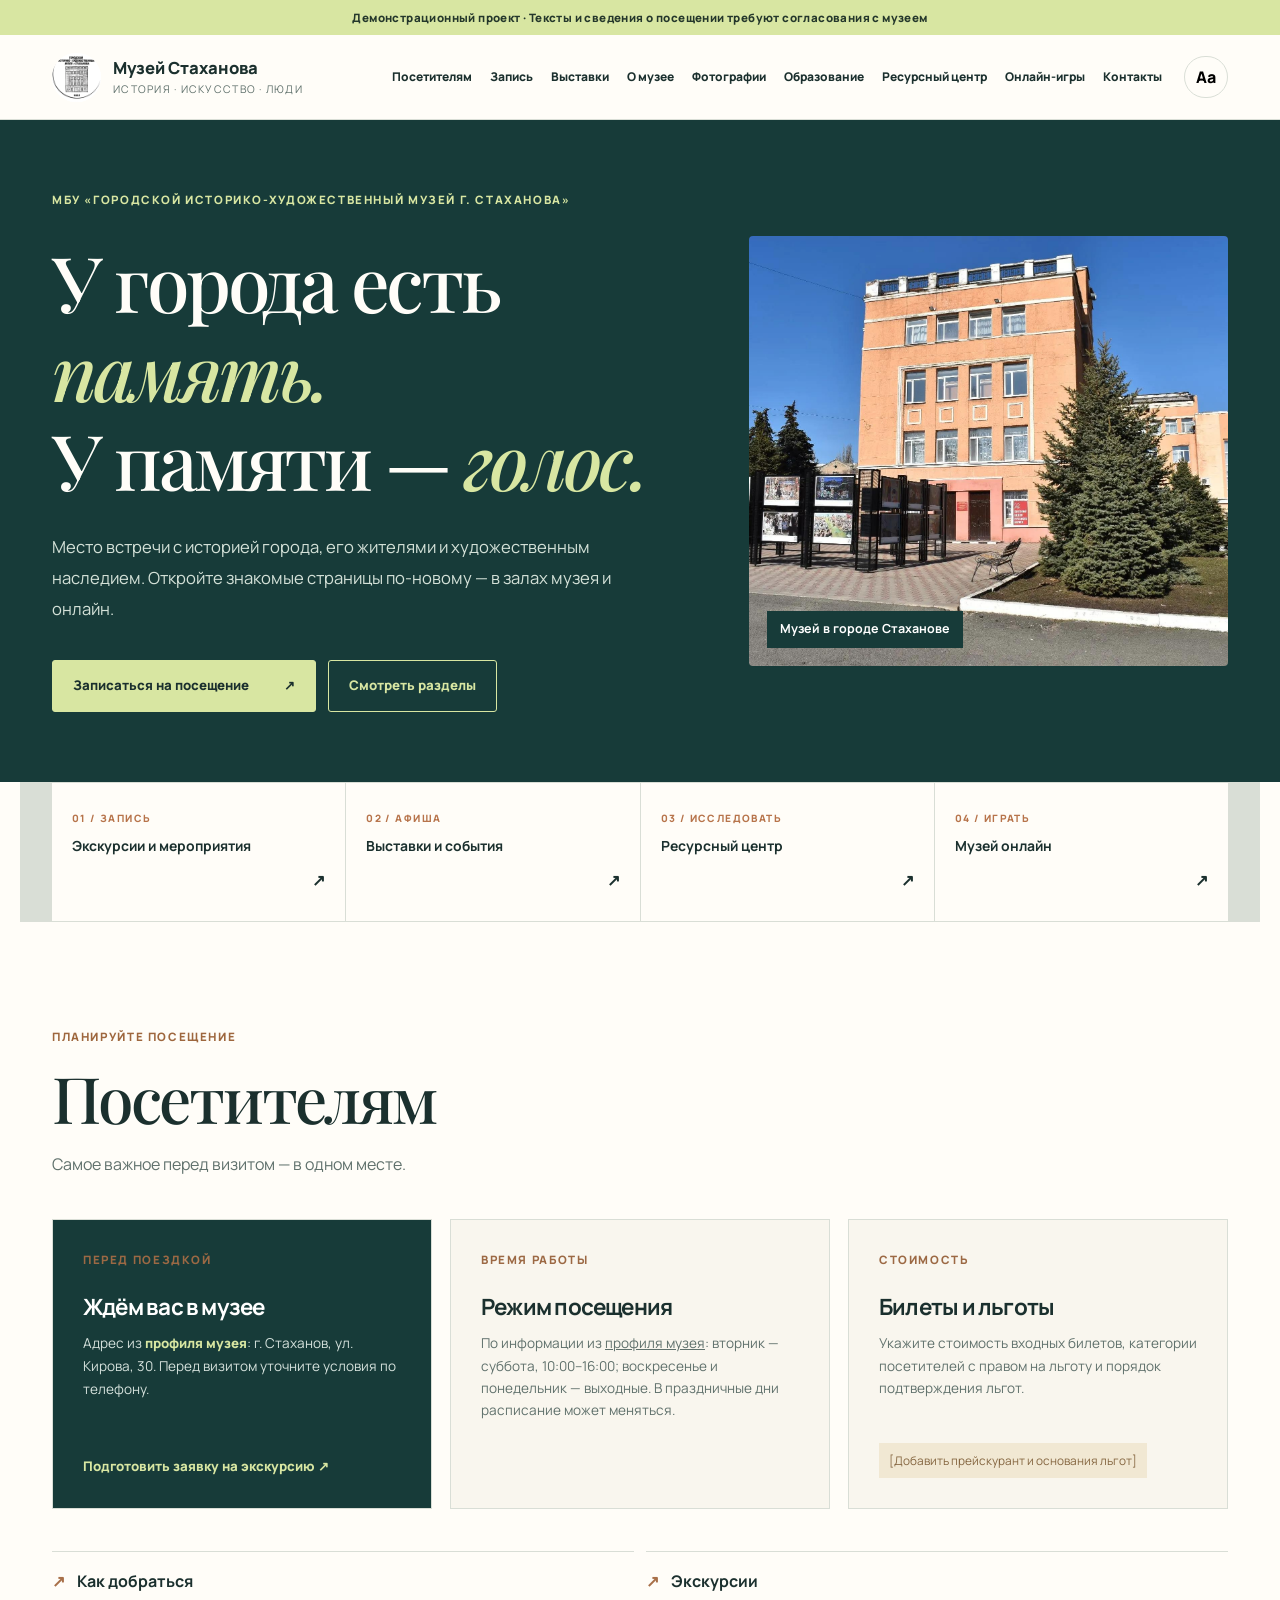
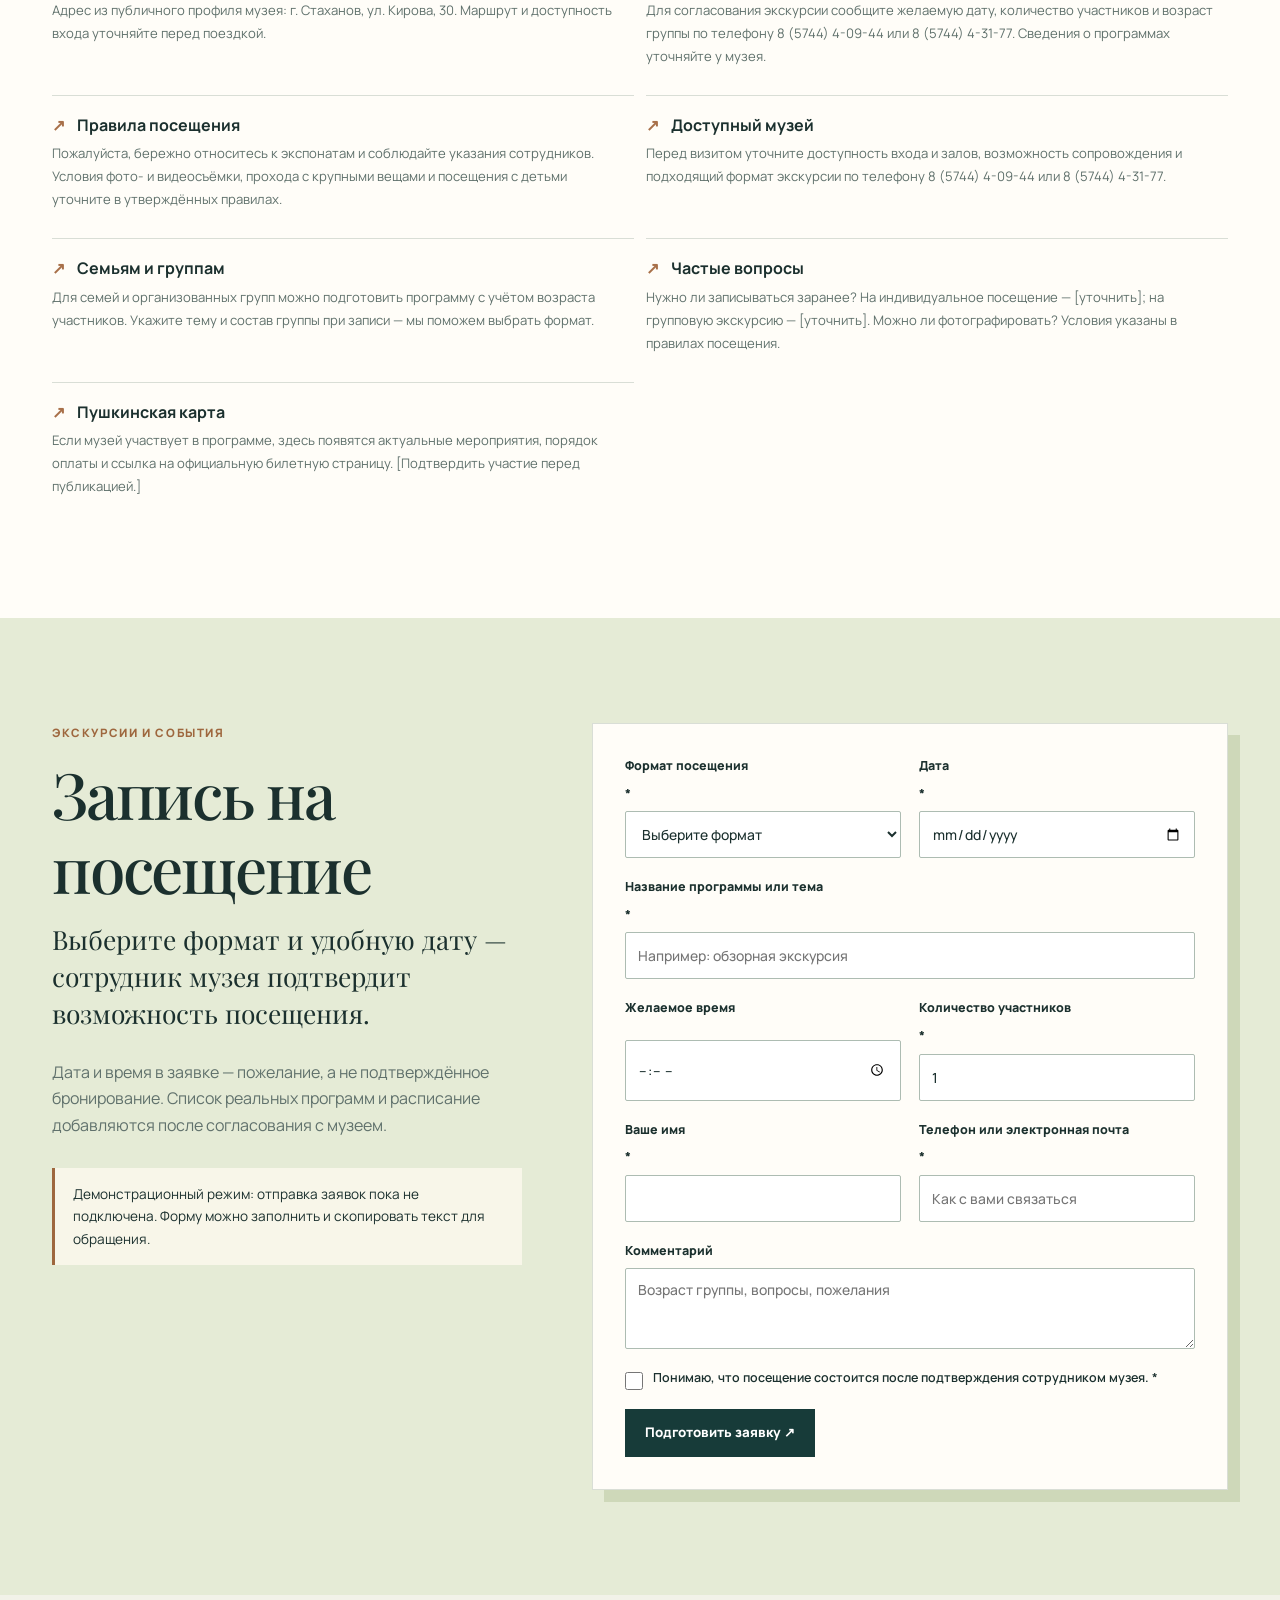
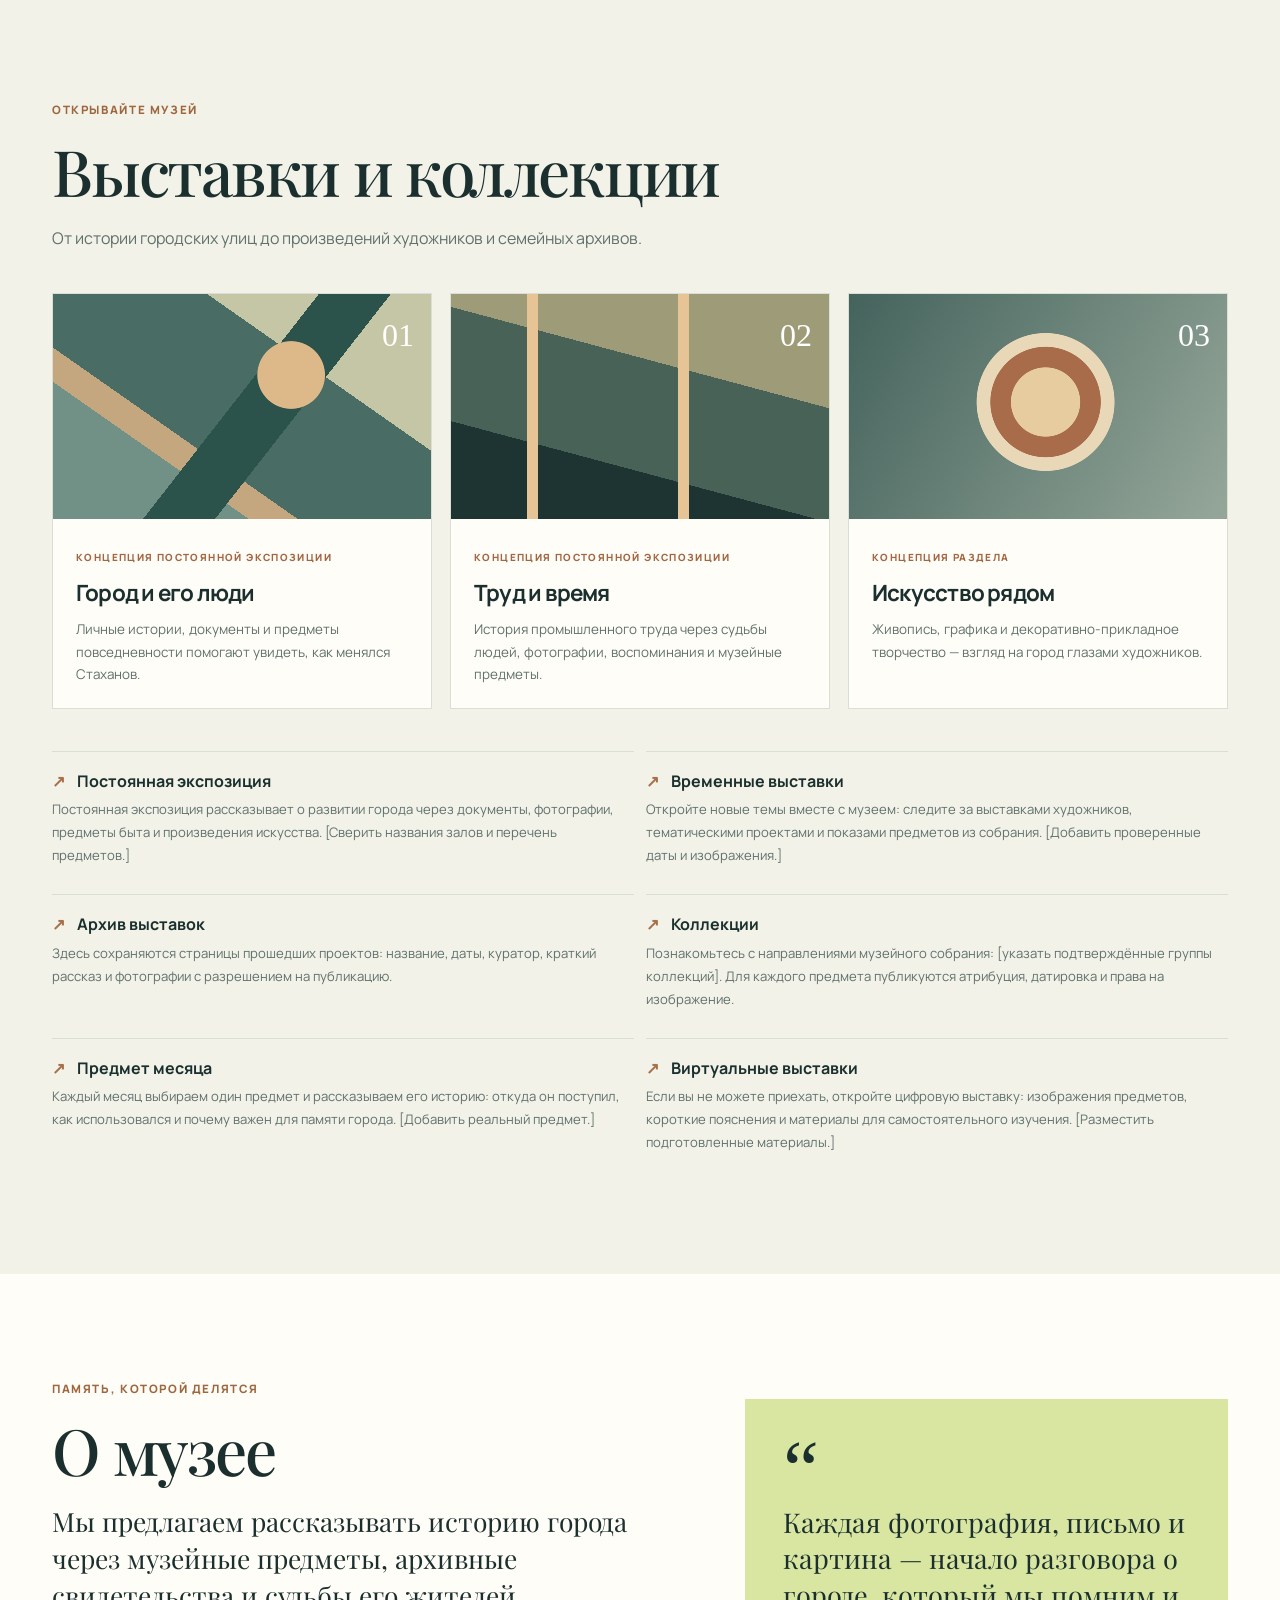
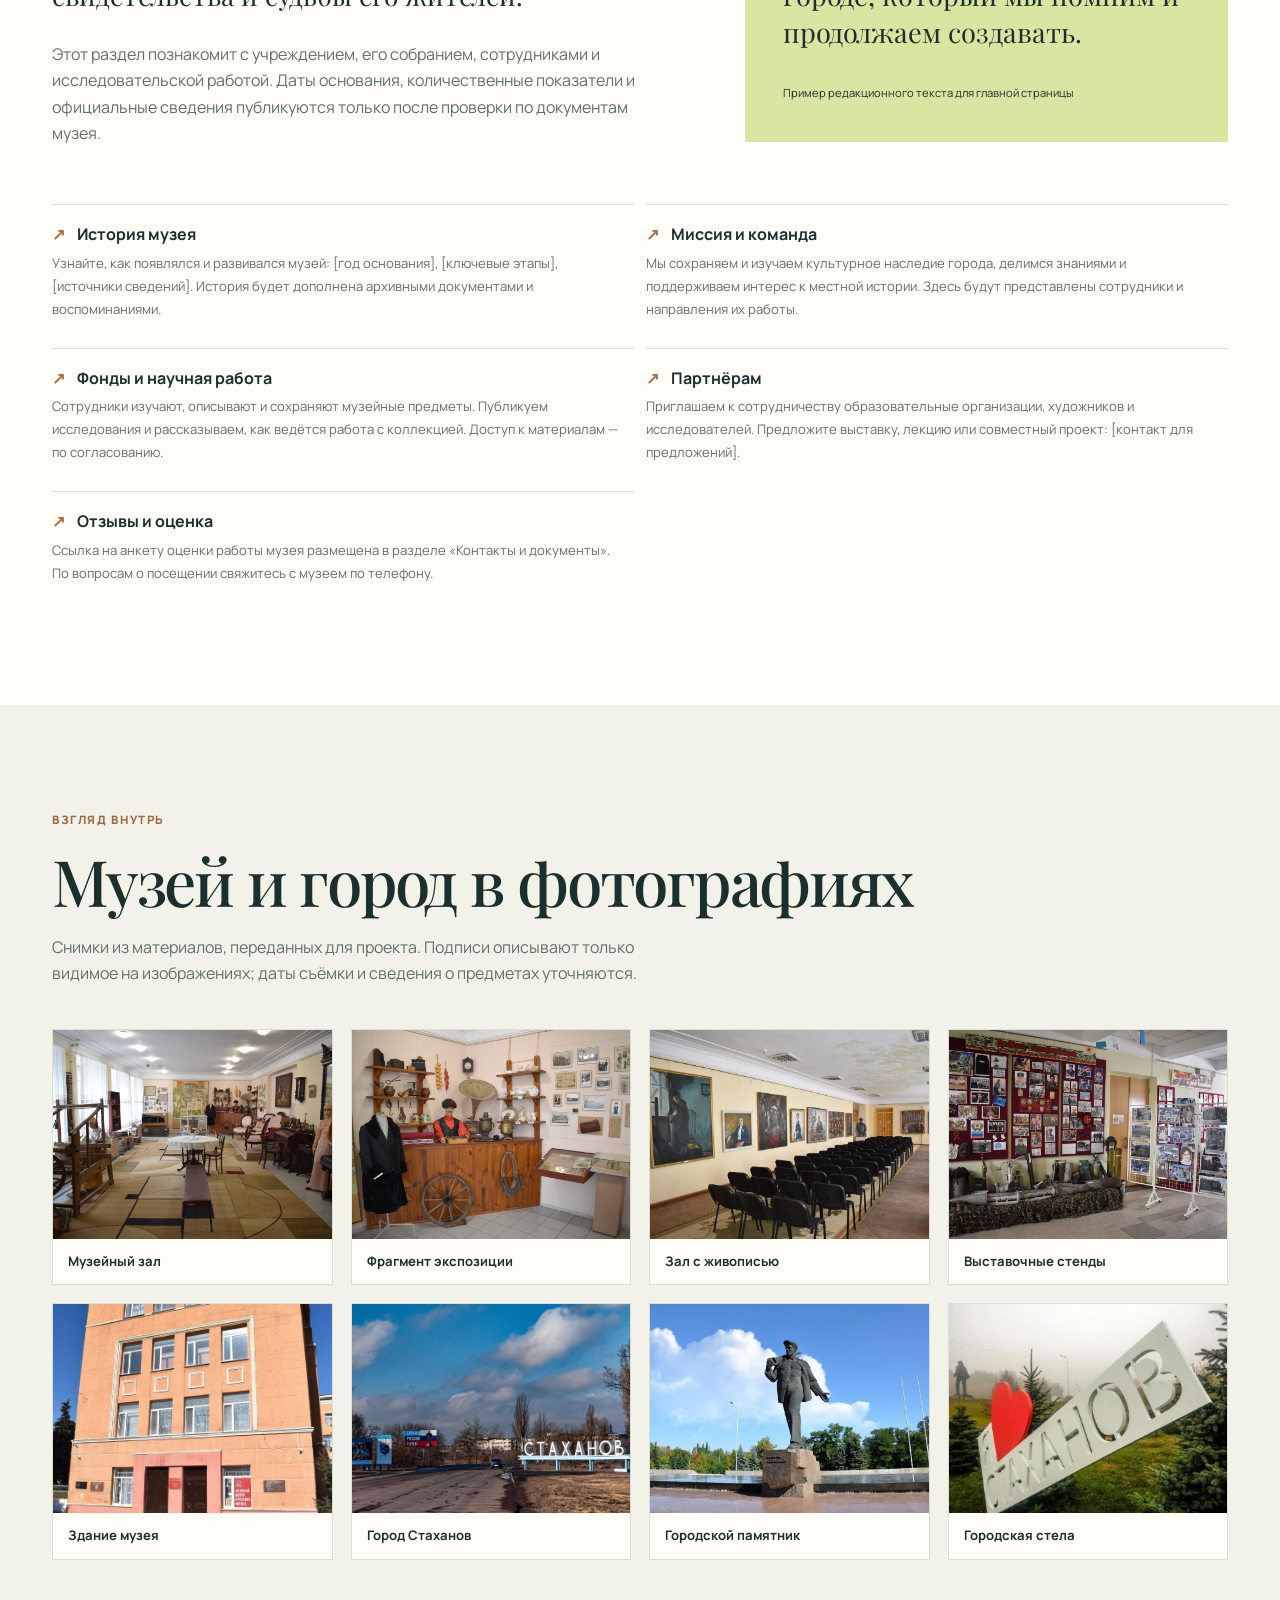
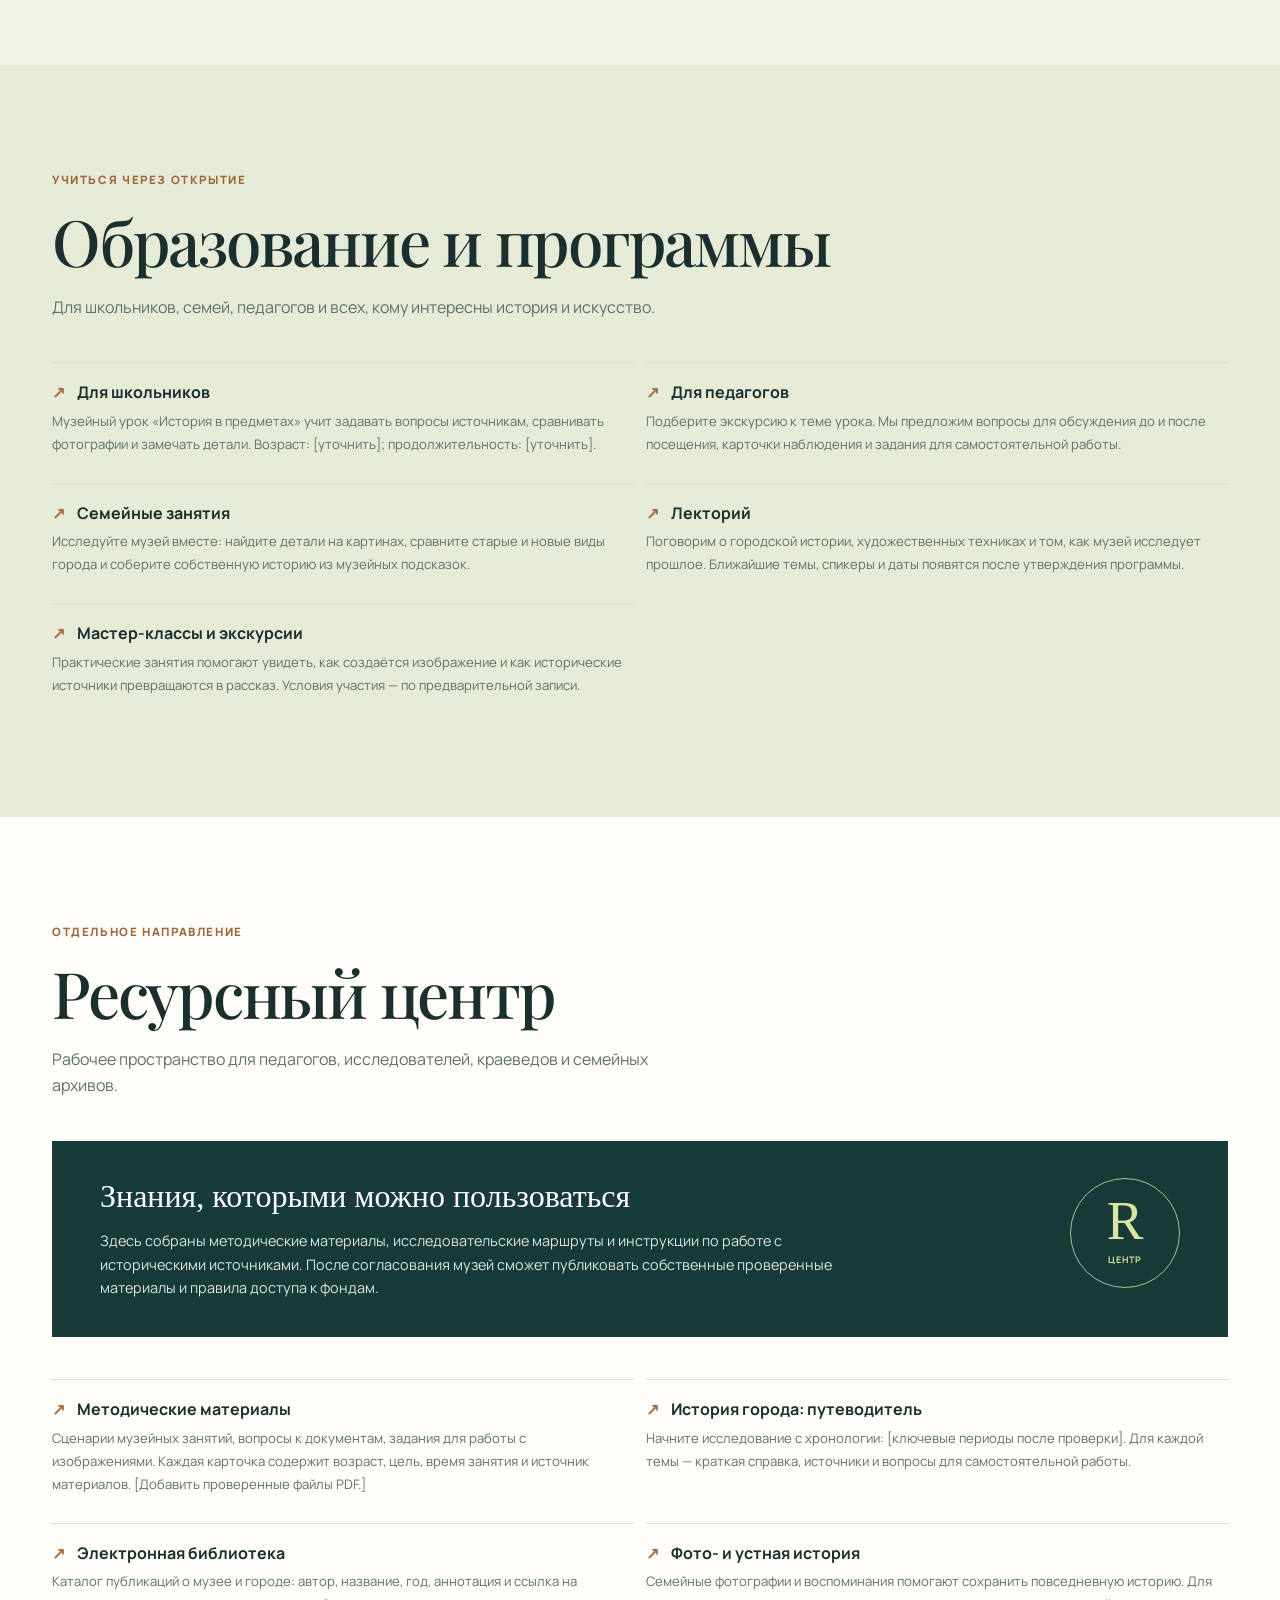
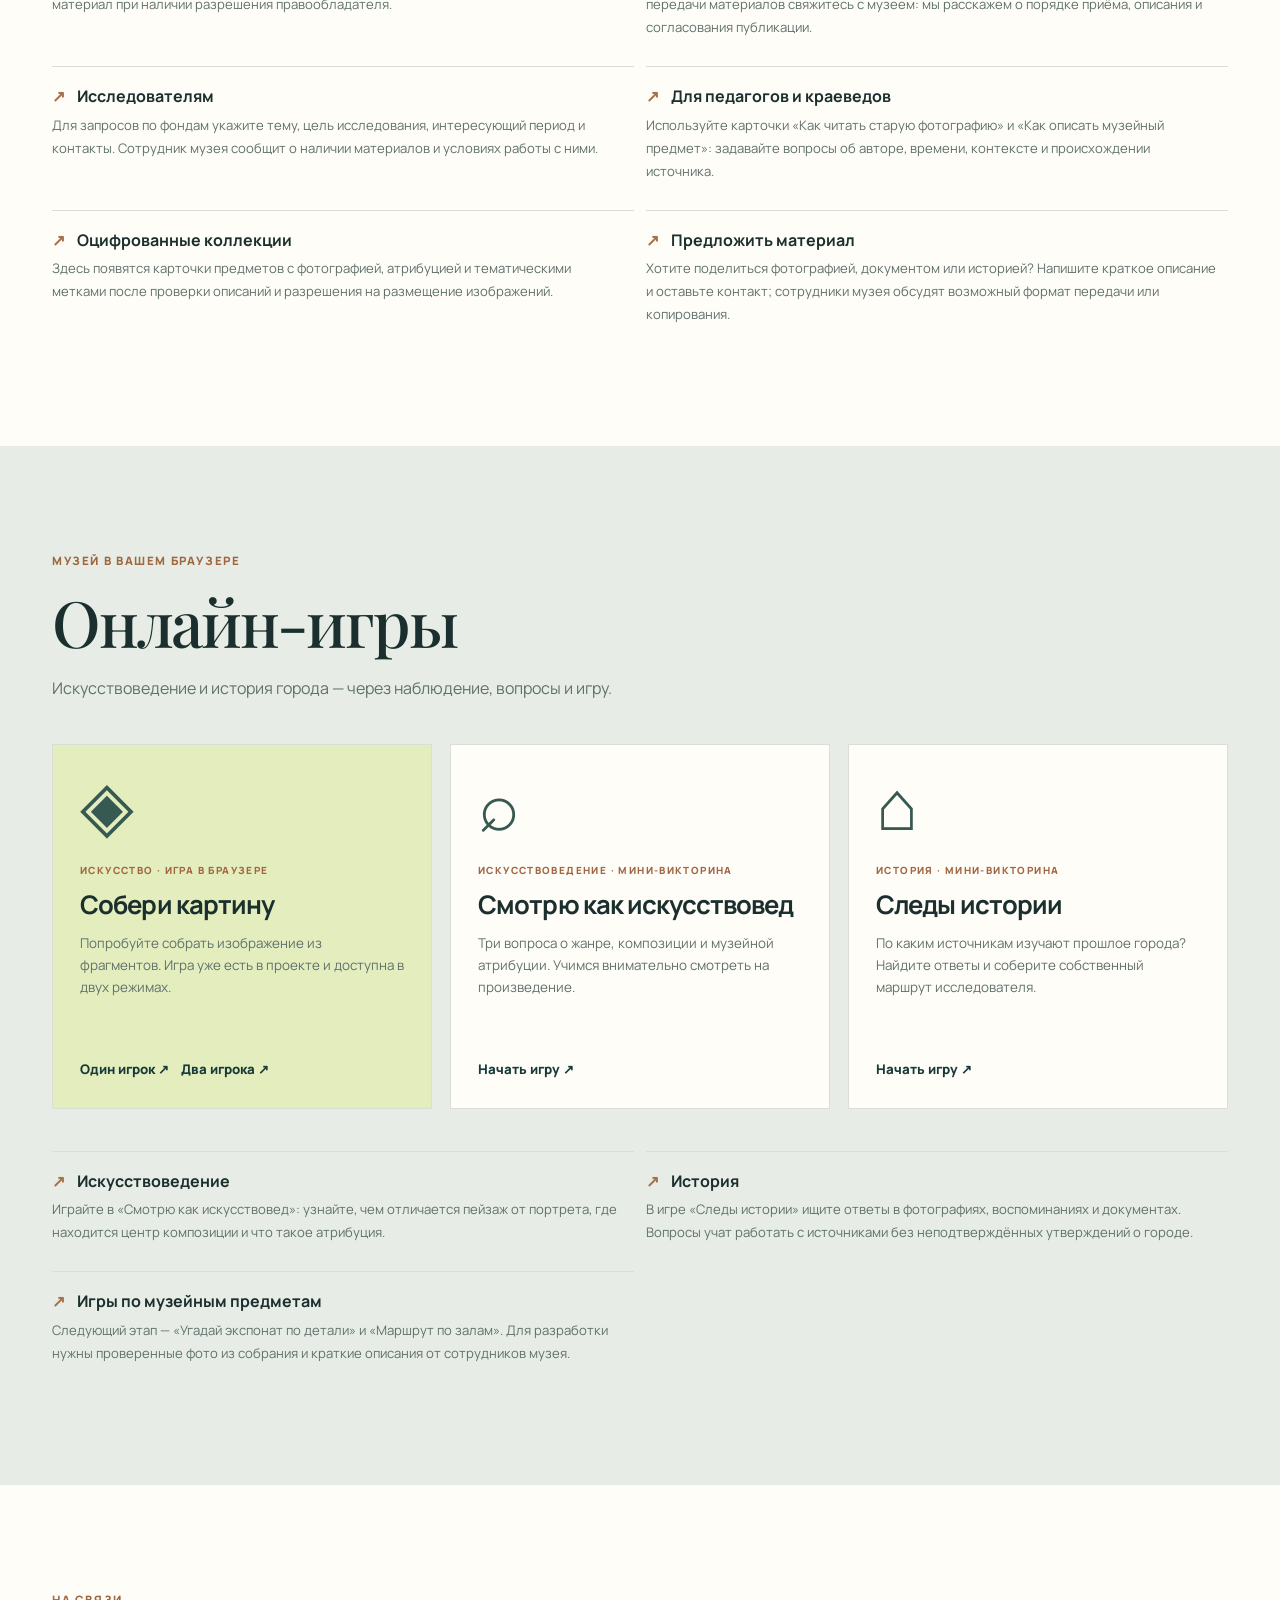
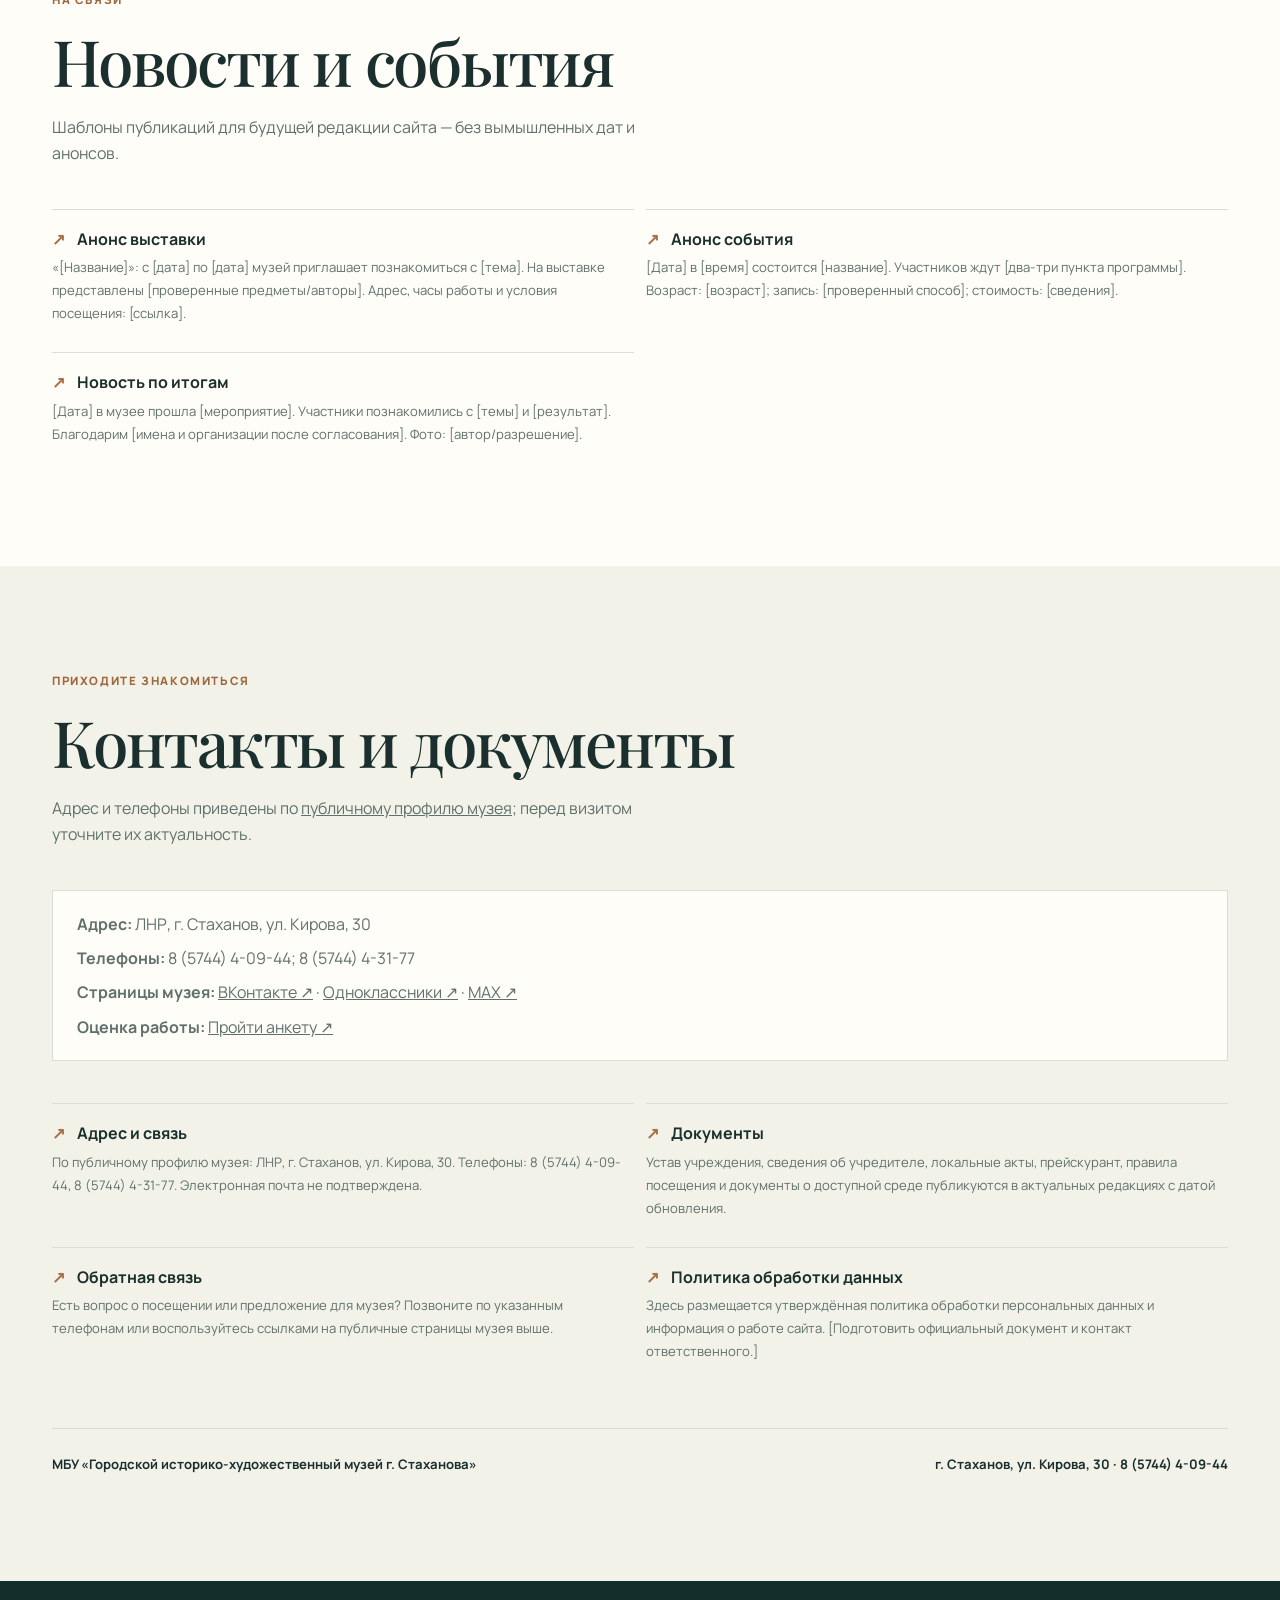
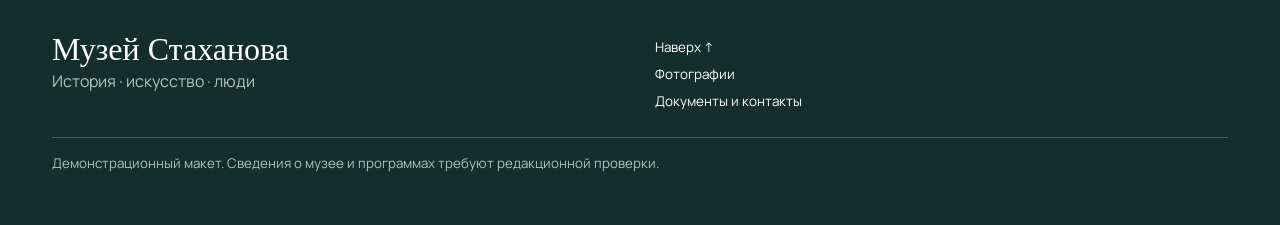
==== index.html @ 6848e0f3 "Publish Stakhanov museum site" ====
<!doctype html>
<html lang="ru">
<head>
  <meta charset="utf-8">
  <meta name="viewport" content="width=device-width, initial-scale=1">
  <meta name="theme-color" content="#173b39">
  <meta name="description" content="Проект сайта МБУ «Городской историко-художественный музей г. Стаханова»: экспозиции, программы, ресурсный центр и онлайн-игры.">
  <title>Городской историко-художественный музей г. Стаханова — проект сайта</title>
  <link rel="stylesheet" href="styles.css">
  <link rel="stylesheet" href="gallery.css">
  <script src="site.js" defer></script>
  <script src="booking.js" defer></script>
</head>
<body>
  <a class="skip" href="#content">К содержимому</a>
  <div class="notice">Демонстрационный проект · Тексты и сведения о посещении требуют согласования с музеем</div>
  <header class="site-header">
    <div class="header-inner wrap">
       <a class="brand" href="#home" aria-label="На главную"><img class="brand-logo" src="assets/IMG_20260925_095916.jpg" alt="" width="49" height="49"><span><strong>Музей Стаханова</strong><small>история · искусство · люди</small></span></a>
      <button class="menu-toggle" type="button" aria-controls="main-nav" aria-expanded="false">☰ <span>Меню</span></button>
      <nav id="main-nav" aria-label="Основное меню">
         <a href="#visit">Посетителям</a><a href="#booking">Запись</a><a href="#exhibitions">Выставки</a><a href="#museum">О музее</a><a href="#photos">Фотографии</a><a href="#education">Образование</a><a href="#resources">Ресурсный центр</a><a href="#games">Онлайн-игры</a><a href="#contacts">Контакты</a>
      </nav>
      <button class="access-toggle" type="button" aria-pressed="false" title="Увеличить шрифт и контраст">Аа</button>
    </div>
  </header>
  <main id="content">
    <section class="hero" id="home">
      <div class="wrap hero-grid">
         <div class="hero-copy"><div class="eyebrow">МБУ «Городской историко-художественный музей г. Стаханова»</div><h1>У города есть <em>память.</em><br>У памяти — <em>голос.</em></h1><p>Место встречи с историей города, его жителями и художественным наследием. Откройте знакомые страницы по-новому — в залах музея и онлайн.</p><div class="actions"><a class="button primary" href="#booking">Записаться на посещение <span aria-hidden="true">↗</span></a><a class="button outline" href="#exhibitions">Смотреть разделы</a></div></div>
         <div class="hero-photo"><img src="assets/IMG_20260925_095809.jpg" alt="Здание музея и выставочные стенды перед входом" width="1920" height="1281" fetchpriority="high"><span>Музей в городе Стаханове</span></div>
      </div>
    </section>
    <section class="quick wrap" aria-label="Быстрый доступ"><a href="#booking"><span>01 / ЗАПИСЬ</span><strong>Экскурсии и мероприятия</strong><b aria-hidden="true">↗</b></a><a href="#exhibitions"><span>02 / АФИША</span><strong>Выставки и события</strong><b aria-hidden="true">↗</b></a><a href="#resources"><span>03 / ИССЛЕДОВАТЬ</span><strong>Ресурсный центр</strong><b aria-hidden="true">↗</b></a><a href="#games"><span>04 / ИГРАТЬ</span><strong>Музей онлайн</strong><b aria-hidden="true">↗</b></a></section>
     <section class="section wrap" id="visit"><div class="section-heading"><span class="kicker">Планируйте посещение</span><h2>Посетителям</h2><p>Самое важное перед визитом — в одном месте.</p></div><div class="feature-grid"><article class="visit-card dark"><span class="small-label">Перед поездкой</span><h3>Ждём вас в музее</h3><p>Адрес из <a href="https://ok.ru/muzeumstakhanov" target="_blank" rel="noopener noreferrer">профиля музея</a>: г. Стаханов, ул. Кирова, 30. Перед визитом уточните условия по телефону.</p><a href="#booking">Подготовить заявку на экскурсию ↗</a></article><article class="visit-card"><span class="small-label">Время работы</span><h3>Режим посещения</h3><p>По информации из <a href="https://ok.ru/muzeumstakhanov" target="_blank" rel="noopener noreferrer">профиля музея</a>: вторник — суббота, 10:00–16:00; воскресенье и понедельник — выходные. В праздничные дни расписание может меняться.</p></article><article class="visit-card"><span class="small-label">Стоимость</span><h3>Билеты и льготы</h3><p>Укажите стоимость входных билетов, категории посетителей с правом на льготу и порядок подтверждения льгот.</p><span class="placeholder">[Добавить прейскурант и основания льгот]</span></article></div><div class="topic-group" data-group="visit"></div></section>
    <section class="section booking-section" id="booking"><div class="wrap booking-layout"><div><span class="kicker">Экскурсии и события</span><h2>Запись на посещение</h2><p class="lead">Выберите формат и удобную дату — сотрудник музея подтвердит возможность посещения.</p><p>Дата и время в заявке — пожелание, а не подтверждённое бронирование. Список реальных программ и расписание добавляются после согласования с музеем.</p><p class="booking-disclaimer" id="booking-mode">Демонстрационный режим: отправка заявок пока не подключена. Форму можно заполнить и скопировать текст для обращения.</p></div><form id="booking-form" class="booking-form"><div class="form-row"><label>Формат посещения <span aria-hidden="true">*</span><select name="type" required><option value="">Выберите формат</option><option value="Экскурсия">Экскурсия</option><option value="Мероприятие">Мероприятие</option></select></label><label>Дата <span aria-hidden="true">*</span><input name="date" type="date" required></label></div><label>Название программы или тема <span aria-hidden="true">*</span><input name="program" type="text" minlength="3" maxlength="120" placeholder="Например: обзорная экскурсия" required></label><div class="form-row"><label>Желаемое время <input name="time" type="time"></label><label>Количество участников <span aria-hidden="true">*</span><input name="participants" type="number" min="1" max="100" value="1" required></label></div><div class="form-row"><label>Ваше имя <span aria-hidden="true">*</span><input name="name" type="text" autocomplete="name" maxlength="100" required></label><label>Телефон или электронная почта <span aria-hidden="true">*</span><input name="contact" type="text" autocomplete="email" maxlength="150" placeholder="Как с вами связаться" required></label></div><label>Комментарий <textarea name="comment" maxlength="500" rows="3" placeholder="Возраст группы, вопросы, пожелания"></textarea></label><label class="form-check"><input name="acknowledgement" type="checkbox" required><span>Понимаю, что посещение состоится после подтверждения сотрудником музея. <span aria-hidden="true">*</span></span></label><button class="booking-submit" type="submit">Подготовить заявку ↗</button><p class="form-status" id="booking-status" role="status" aria-live="polite"></p><div id="booking-preview" class="booking-preview" hidden><label for="booking-text">Текст заявки</label><textarea id="booking-text" rows="10" readonly></textarea><button type="button" id="booking-copy" class="booking-copy">Скопировать текст</button></div></form></div></section>
    <section class="section tint" id="exhibitions"><div class="wrap"><div class="section-heading"><span class="kicker">Открывайте музей</span><h2>Выставки и коллекции</h2><p>От истории городских улиц до произведений художников и семейных архивов.</p></div><div class="exhibit-grid"><article class="exhibit"><div class="exhibit-art art-one"><span>01</span></div><div><span class="tag">Концепция постоянной экспозиции</span><h3>Город и его люди</h3><p>Личные истории, документы и предметы повседневности помогают увидеть, как менялся Стаханов.</p></div></article><article class="exhibit"><div class="exhibit-art art-two"><span>02</span></div><div><span class="tag">Концепция постоянной экспозиции</span><h3>Труд и время</h3><p>История промышленного труда через судьбы людей, фотографии, воспоминания и музейные предметы.</p></div></article><article class="exhibit"><div class="exhibit-art art-three"><span>03</span></div><div><span class="tag">Концепция раздела</span><h3>Искусство рядом</h3><p>Живопись, графика и декоративно-прикладное творчество — взгляд на город глазами художников.</p></div></article></div><div class="topic-group" data-group="exhibitions"></div></div></section>
    <section class="section wrap" id="museum"><div class="split"><div><span class="kicker">Память, которой делятся</span><h2>О музее</h2><p class="lead">Мы предлагаем рассказывать историю города через музейные предметы, архивные свидетельства и судьбы его жителей.</p><p>Этот раздел познакомит с учреждением, его собранием, сотрудниками и исследовательской работой. Даты основания, количественные показатели и официальные сведения публикуются только после проверки по документам музея.</p></div><div class="quote-card"><span aria-hidden="true">“</span><p>Каждая фотография, письмо и картина — начало разговора о городе, который мы помним и продолжаем создавать.</p><small>Пример редакционного текста для главной страницы</small></div></div><div class="topic-group" data-group="museum"></div></section>
     <section class="section tint" id="photos"><div class="wrap"><div class="section-heading"><span class="kicker">Взгляд внутрь</span><h2>Музей и город в фотографиях</h2><p>Снимки из материалов, переданных для проекта. Подписи описывают только видимое на изображениях; даты съёмки и сведения о предметах уточняются.</p></div><div class="photo-grid"><figure><img src="assets/DSC_0059.JPG" alt="Зал с предметами быта, витринами и живописными работами" loading="lazy"><figcaption>Музейный зал</figcaption></figure><figure><img src="assets/DSC_0061.JPG" alt="Экспозиция с предметами быта, фотографиями и документами" loading="lazy"><figcaption>Фрагмент экспозиции</figcaption></figure><figure><img src="assets/IMG_20260925_095849.jpg" alt="Зал с картинами и рядами стульев" loading="lazy"><figcaption>Зал с живописью</figcaption></figure><figure><img src="assets/DSC_0058.JPG" alt="Выставочные стенды с фотографиями и документами" loading="lazy"><figcaption>Выставочные стенды</figcaption></figure><figure><img src="assets/IMG_20260925_095840.jpg" alt="Фасад здания музея и вход" loading="lazy"><figcaption>Здание музея</figcaption></figure><figure><img src="assets/IMG_20260925_095927.jpg" alt="Стела с названием города Стаханов у дороги" loading="lazy"><figcaption>Город Стаханов</figcaption></figure><figure><img src="assets/IMG_20260925_095935.jpg" alt="Памятник человеку на городской площади" loading="lazy"><figcaption>Городской памятник</figcaption></figure><figure><img src="assets/IMG_20260925_095940.jpg" alt="Стела со словами «Я люблю Стаханов»" loading="lazy"><figcaption>Городская стела</figcaption></figure></div></div></section>
    <section class="section olive" id="education"><div class="wrap"><div class="section-heading"><span class="kicker">Учиться через открытие</span><h2>Образование и программы</h2><p>Для школьников, семей, педагогов и всех, кому интересны история и искусство.</p></div><div class="topic-group" data-group="education"></div></div></section>
    <section class="section wrap" id="resources"><div class="section-heading"><span class="kicker">Отдельное направление</span><h2>Ресурсный центр</h2><p>Рабочее пространство для педагогов, исследователей, краеведов и семейных архивов.</p></div><div class="resource-intro"><div><strong>Знания, которыми можно пользоваться</strong><p>Здесь собраны методические материалы, исследовательские маршруты и инструкции по работе с историческими источниками. После согласования музей сможет публиковать собственные проверенные материалы и правила доступа к фондам.</p></div><div class="resource-stamp" aria-hidden="true">R<br><span>ЦЕНТР</span></div></div><div class="topic-group" data-group="resources"></div></section>
     <section class="section games-section" id="games"><div class="wrap"><div class="section-heading"><span class="kicker">Музей в вашем браузере</span><h2>Онлайн-игры</h2><p>Искусствоведение и история города — через наблюдение, вопросы и игру.</p></div><div class="game-grid"><article class="game-card featured"><span class="game-icon" aria-hidden="true">◈</span><span class="tag">Искусство · игра в браузере</span><h3>Собери картину</h3><p>Попробуйте собрать изображение из фрагментов. Игра уже есть в проекте и доступна в двух режимах.</p><div class="game-links"><a href="https://svet456kijhh.github.io/picture-puzzle-game/Собери_картину.html">Один игрок ↗</a><a href="https://svet456kijhh.github.io/picture-puzzle-game/Собери_картину_для_двоих.html">Два игрока ↗</a></div></article><article class="game-card"><span class="game-icon" aria-hidden="true">⌕</span><span class="tag">Искусствоведение · мини-викторина</span><h3>Смотрю как искусствовед</h3><p>Три вопроса о жанре, композиции и музейной атрибуции. Учимся внимательно смотреть на произведение.</p><button type="button" class="text-button" data-quiz="art">Начать игру ↗</button></article><article class="game-card"><span class="game-icon" aria-hidden="true">⌂</span><span class="tag">История · мини-викторина</span><h3>Следы истории</h3><p>По каким источникам изучают прошлое города? Найдите ответы и соберите собственный маршрут исследователя.</p><button type="button" class="text-button" data-quiz="history">Начать игру ↗</button></article></div><div class="topic-group" data-group="games"></div></div></section>
    <section class="section wrap" id="news"><div class="section-heading"><span class="kicker">На связи</span><h2>Новости и события</h2><p>Шаблоны публикаций для будущей редакции сайта — без вымышленных дат и анонсов.</p></div><div class="topic-group" data-group="news"></div></section>
     <section class="section contact-section" id="contacts"><div class="wrap"><div class="section-heading"><span class="kicker">Приходите знакомиться</span><h2>Контакты и документы</h2><p>Адрес и телефоны приведены по <a href="https://ok.ru/muzeumstakhanov" target="_blank" rel="noopener noreferrer">публичному профилю музея</a>; перед визитом уточните их актуальность.</p></div><div class="contact-details"><p><strong>Адрес:</strong> ЛНР, г. Стаханов, ул. Кирова, 30</p><p><strong>Телефоны:</strong> 8 (5744) 4-09-44; 8 (5744) 4-31-77</p><p><strong>Страницы музея:</strong> <a href="https://vk.ru/muzeumstakhanov" target="_blank" rel="noopener noreferrer">ВКонтакте ↗</a> · <a href="https://ok.ru/muzeumstakhanov" target="_blank" rel="noopener noreferrer">Одноклассники ↗</a> · <a href="https://max.ru/id9407004044_gos" target="_blank" rel="noopener noreferrer">MAX ↗</a></p><p><strong>Оценка работы:</strong> <a href="https://sigmapro.givc.ru/index.php?r=survey/index&amp;sid=256238&amp;lang=ru&amp;orgcode=188934" target="_blank" rel="noopener noreferrer">Пройти анкету ↗</a></p></div><div class="topic-group" data-group="contacts"></div><div class="contact-bar"><span>МБУ «Городской историко-художественный музей г. Стаханова»</span><span>г. Стаханов, ул. Кирова, 30 · 8 (5744) 4-09-44</span></div></div></section>
  </main>
   <footer class="footer"><div class="wrap footer-inner"><div><strong>Музей Стаханова</strong><p>История · искусство · люди</p></div><div><a href="#home">Наверх ↑</a><a href="#photos">Фотографии</a><a href="#contacts">Документы и контакты</a></div><small>Демонстрационный макет. Сведения о музее и программах требуют редакционной проверки.</small></div></footer>
  <dialog id="quiz-dialog" aria-labelledby="quiz-title"><div class="quiz-top"><span class="kicker">Музейная игра</span><button type="button" class="close-quiz" aria-label="Закрыть">×</button></div><h2 id="quiz-title"></h2><div id="quiz-content" aria-live="polite"></div></dialog>
</body>
</html>
---- styles.css ----
@import url('https://fonts.googleapis.com/css2?family=Manrope:wght@400;500;600;700;800&family=Playfair+Display:ital,wght@0,500;0,600;0,700;1,500&display=swap');
.booking-section{background:#e5ebd6}.booking-layout{display:grid;grid-template-columns:.85fr 1.15fr;gap:70px;align-items:start}.booking-disclaimer{background:#f8f6e9;border-left:3px solid #9e673e;padding:15px 18px;font-size:.85rem;color:var(--ink);margin-top:30px}.booking-form{padding:32px;background:var(--paper);border:1px solid var(--line);box-shadow:12px 12px 0 #ced8b9}.booking-form label{display:grid;gap:7px;margin-bottom:19px;font-size:.78rem;font-weight:800;color:var(--ink)}.booking-form input:not([type=checkbox]),.booking-form select,.booking-form textarea{width:100%;min-width:0;background:#fff;border:1px solid #adbcb2;border-radius:2px;padding:11px 12px;font:500 .87rem Manrope,Arial,sans-serif;color:var(--ink)}.booking-form input:not([type=checkbox]),.booking-form select{min-height:47px}.booking-form textarea{resize:vertical}.form-row{display:grid;grid-template-columns:repeat(2,minmax(0,1fr));gap:18px}.booking-form .form-check{display:flex;align-items:flex-start;gap:10px;font-weight:600;line-height:1.55}.form-check input{margin:4px 0 0;flex:none;width:18px;height:18px;accent-color:var(--forest)}.booking-submit,.booking-copy{background:var(--forest);color:white;border:0;padding:12px 20px;min-height:48px;font-weight:800;font-size:.83rem}.booking-submit:disabled{opacity:.65;cursor:wait}.form-status{color:var(--ink);font-size:.86rem;margin:15px 0 0}.form-status:empty{display:none}.booking-preview{border-top:1px solid var(--line);padding-top:20px;margin-top:20px}.booking-preview[hidden]{display:none}.booking-preview textarea{min-height:225px}.booking-copy{margin-top:8px;background:#e3edbd;color:var(--ink)}@media(max-width:900px){.booking-layout{grid-template-columns:1fr;gap:25px}}@media(max-width:500px){.booking-form{padding:20px;box-shadow:none}.form-row{grid-template-columns:1fr;gap:0}}
:root{--ink:#1b302e;--forest:#173b39;--cream:#f9f6ee;--paper:#fffdf8;--muted:#60716c;--line:#d9ded6;--lime:#d8e6a2;--orange:#b7744b}*{box-sizing:border-box}html{scroll-behavior:smooth}body{margin:0;background:var(--paper);color:var(--ink);font:16px/1.65 Manrope,Arial,sans-serif}a{color:inherit}button{font:inherit;cursor:pointer}h1,h2,h3,p{margin-top:0}h1,h2,h3{line-height:1.16}h1,h2,.lead,.quote-card p{font-family:'Playfair Display',Georgia,serif}h2{font-size:clamp(2.5rem,5vw,4.4rem);font-weight:500;letter-spacing:-.035em;margin-bottom:16px}h3{font-size:1.4rem;letter-spacing:-.035em}p{color:var(--muted)}.wrap{max-width:1240px;margin:auto;padding-left:32px;padding-right:32px}.skip{position:absolute;top:-100px;background:white;z-index:10;padding:10px}.skip:focus{top:0}.notice{padding:8px 16px;text-align:center;background:var(--lime);color:#24372b;font-size:.72rem;font-weight:800;letter-spacing:.035em}.site-header{position:sticky;top:0;z-index:5;background:rgba(255,253,248,.97);border-bottom:1px solid var(--line);backdrop-filter:blur(12px)}.header-inner{display:flex;align-items:center;gap:22px;min-height:84px}.brand{display:flex;align-items:center;gap:12px;text-decoration:none;min-width:236px;line-height:1.2}.brand strong{display:block;font-weight:800;font-size:1.04rem}.brand small{display:block;font-size:.66rem;letter-spacing:.12em;text-transform:uppercase;color:var(--muted);margin-top:5px}.brand-mark{width:49px;height:49px;border:2px solid var(--forest);border-radius:50%;display:grid;place-items:center;font:700 28px Georgia,serif;position:relative}.brand-mark span{position:absolute;font:14px Arial;right:-6px;top:-7px;background:var(--paper)}nav{display:flex;gap:18px;align-items:center;flex:1;justify-content:flex-end}nav a{font-size:.75rem;font-weight:800;text-decoration:none;white-space:nowrap}nav a:hover,.footer a:hover{color:#a05b39}.access-toggle,.menu-toggle{border:1px solid var(--line);background:transparent;border-radius:100px;padding:7px 11px;font-weight:800}.menu-toggle{display:none}.hero{background:var(--forest);color:var(--paper);overflow:hidden}.hero-grid{min-height:610px;display:grid;grid-template-columns:1.15fr .85fr;align-items:center;gap:50px;padding-top:70px;padding-bottom:70px}.eyebrow,.kicker,.small-label,.tag{font-size:.72rem;text-transform:uppercase;letter-spacing:.14em;font-weight:800}.eyebrow{color:var(--lime);margin-bottom:28px}.hero h1{font-size:clamp(3.25rem,6vw,6rem);font-weight:500;letter-spacing:-.045em;margin:0 0 28px}.hero h1 em{color:var(--lime);font-weight:500}.hero p{max-width:590px;color:#d4e1d8;font-size:1.04rem;line-height:1.85}.actions{display:flex;gap:12px;flex-wrap:wrap;margin-top:35px}.button{display:inline-flex;align-items:center;justify-content:space-between;gap:35px;padding:13px 20px;min-height:52px;border:1px solid var(--lime);border-radius:3px;text-decoration:none;font-size:.83rem;font-weight:800}.button.primary{background:var(--lime);color:var(--ink)}.button.outline{color:var(--lime)}.button:hover,.quick a:hover,.text-button:hover{transform:translateY(-2px)}.hero-art{height:430px;border:1px solid #689089;border-radius:220px 220px 8px 8px;position:relative;background:radial-gradient(circle at 50% 37%,#608478 0%,#27514b 60%,#20413d 100%);overflow:hidden}.arch{position:absolute;inset:40px 40px 0;border:2px solid #a8bb9a;border-bottom:0;border-radius:190px 190px 0 0}.sun{width:125px;height:125px;background:#e2b889;border-radius:50%;position:absolute;left:50%;top:90px;transform:translateX(-50%);box-shadow:0 0 70px #ddad8055}.skyline{position:absolute;bottom:0;left:-45px;right:-45px;height:125px;display:flex;align-items:flex-end;justify-content:space-around;gap:7px;border-bottom:19px solid #122c2b}.skyline i{display:block;width:23%;height:50%;background:#122c2b}.skyline i:nth-child(2){height:90%}.skyline i:nth-child(3){height:65%}.skyline i:nth-child(4){height:110%;width:13%}.skyline i:nth-child(5){height:45%}.art-caption{position:absolute;bottom:24px;left:28px;color:#d9e5b7;font-weight:800;font-size:.68rem;line-height:1.8;letter-spacing:.18em}.art-star{position:absolute;right:30px;top:35px;font-size:46px;color:var(--lime)}.quick{display:grid;grid-template-columns:repeat(4,1fr);gap:1px;background:var(--line);padding-top:1px;padding-bottom:1px}.quick a{background:var(--paper);padding:27px 20px;text-decoration:none;display:flex;flex-direction:column;gap:9px;transition:transform .2s}.quick span{font-size:.63rem;letter-spacing:.14em;font-weight:800;color:var(--orange)}.quick strong{font-size:.87rem}.quick b{align-self:flex-end}.section{padding-top:105px;padding-bottom:105px;scroll-margin-top:84px}.section-heading{margin-bottom:42px}.section-heading>p{max-width:650px}.kicker{color:#9e673e;display:block;margin-bottom:15px}.feature-grid,.exhibit-grid,.game-grid{display:grid;grid-template-columns:repeat(3,1fr);gap:18px}.visit-card{min-height:290px;background:var(--cream);padding:30px;border:1px solid var(--line);display:flex;flex-direction:column;align-items:flex-start}.visit-card h3{margin:25px 0 12px}.visit-card p{font-size:.85rem}.visit-card.dark{background:var(--forest);color:white}.visit-card.dark p{color:#d5e1dc}.visit-card.dark a{margin-top:auto;color:var(--lime);font-weight:800;text-decoration:none;font-size:.83rem}.small-label{color:#9c6944}.placeholder{margin-top:auto;font-size:.74rem;color:#856640;background:#f1e8d3;padding:8px 10px}.topic-group{margin-top:42px;display:grid;grid-template-columns:repeat(2,minmax(0,1fr));gap:12px}.topic{border-top:1px solid var(--line);padding:20px 12px 15px 0}.topic h3{font-size:1rem;font-family:Manrope,Arial,sans-serif;letter-spacing:0;margin:0 0 8px}.topic p{margin:0;font-size:.82rem;line-height:1.75}.topic h3:before{content:'↗';color:#a87049;margin-right:12px}.tint{background:#f2f2e9}.exhibit{background:var(--paper);border:1px solid var(--line)}.exhibit>div:last-child{padding:23px}.exhibit p{font-size:.84rem;margin-bottom:0}.exhibit h3{margin:12px 0}.tag{color:#a26642;font-size:.62rem}.exhibit-art{height:225px;position:relative;overflow:hidden}.exhibit-art span{position:absolute;right:17px;top:15px;color:white;font-family:Georgia;font-size:2rem}.art-one{background:radial-gradient(circle at 63% 36%,#ddb989 0 12%,transparent 12.3%),linear-gradient(128deg,transparent 48%,#2c524c 48% 61%,transparent 61%),linear-gradient(35deg,#719187 28%,#c4a77e 28% 35%,#496c65 35% 68%,#c5c6a5 68%)}.art-two{background:linear-gradient(90deg,transparent 20%,#e7c495 20% 23%,transparent 23% 60%,#e7c495 60% 63%,transparent 63%),linear-gradient(15deg,#1e3432 30%,#496258 30% 65%,#9e9c78 65%)}.art-three{background:radial-gradient(circle at 52% 48%,#e7cc9f 0 15%,#a96c4a 15.3% 24%,#e8d8b7 24.3% 30%,transparent 30.3%),linear-gradient(120deg,#44635c,#96a79a)}.split{display:grid;grid-template-columns:1fr .8fr;gap:90px;align-items:center}.lead{font-size:1.65rem;color:var(--ink);line-height:1.4}.quote-card{background:var(--lime);padding:38px;min-height:290px}.quote-card>span{font:80px Georgia;line-height:.8}.quote-card p{color:var(--ink);font-size:1.7rem;line-height:1.35}.quote-card small{font-size:.7rem}.olive{background:#e5ebd6}.resource-intro{display:flex;justify-content:space-between;gap:40px;background:var(--forest);color:white;padding:37px 48px}.resource-intro strong{font:500 2rem Georgia,serif}.resource-intro p{max-width:760px;color:#dce6da;margin:14px 0 0;font-size:.9rem}.resource-stamp{border:1px solid #a7c290;border-radius:50%;width:110px;height:110px;flex:none;display:grid;place-content:center;text-align:center;color:var(--lime);font:55px Georgia;line-height:.8}.resource-stamp span{font:700 9px Manrope;letter-spacing:.1em;margin-top:10px}.games-section{background:#e7ece6}.game-card{background:var(--paper);min-height:365px;border:1px solid var(--line);padding:27px;display:flex;align-items:flex-start;flex-direction:column}.game-card.featured{background:#e3edbd}.game-icon{font:70px Georgia;color:#365951;line-height:1;margin-bottom:20px}.game-card h3{font-size:1.6rem;margin:12px 0}.game-card p{font-size:.84rem}.game-links{display:flex;gap:12px;flex-wrap:wrap;margin-top:auto}.game-links a,.text-button{font-weight:800;text-decoration:none;color:var(--forest);font-size:.83rem}.text-button{margin-top:auto;border:0;background:transparent;padding:0}.contact-section{background:#f2f2e9}.contact-bar{border-top:1px solid var(--line);margin-top:50px;padding-top:25px;display:flex;justify-content:space-between;gap:20px;font-size:.82rem;font-weight:700}.footer{background:#142e2c;color:white;padding:50px 0}.footer-inner{display:grid;grid-template-columns:1fr 1fr;gap:20px}.footer strong{font:2rem Georgia}.footer p,.footer small{color:#afc3bb}.footer a{display:block;text-decoration:none;font-size:.84rem;margin:5px}.footer small{grid-column:1/-1;border-top:1px solid #44615b;padding-top:15px}dialog{width:min(570px,calc(100% - 32px));max-height:90vh;border:0;padding:32px;box-shadow:0 30px 90px #122b2b66;background:var(--paper);color:var(--ink)}dialog::backdrop{background:#0a2221af}.quiz-top{display:flex;justify-content:space-between}.close-quiz{border:0;background:none;font-size:2rem;line-height:1}.quiz-progress{font-size:.76rem;color:var(--muted);font-weight:800}.quiz-options{display:grid;gap:9px}.quiz-options button{border:1px solid var(--line);background:var(--cream);text-align:left;padding:12px;color:var(--ink)}.quiz-options button:hover,.quiz-options button:focus-visible{border-color:var(--forest)}.quiz-options button:disabled{cursor:default}.quiz-options .correct{background:#d8e6a2}.quiz-options .wrong{background:#f6ded4}.quiz-feedback{margin-top:20px;color:var(--ink);font-size:.89rem}.quiz-next{border:0;background:var(--forest);color:white;padding:11px 20px;font-weight:800;margin-top:14px}.accessible{font-size:120%;--ink:#071714;--muted:#253631;--line:#536c62}.accessible .hero p,.accessible .visit-card.dark p{color:white}:focus-visible{outline:3px solid #a26336;outline-offset:3px}@media(max-width:1100px){.header-inner{flex-wrap:wrap;padding-top:12px;padding-bottom:12px}nav{order:3;width:100%;justify-content:center;flex-wrap:wrap}.hero-grid{gap:28px}}@media(max-width:750px){.wrap{padding-left:20px;padding-right:20px}.header-inner{min-height:66px;flex-wrap:nowrap}.brand{min-width:0;margin-right:auto}.brand small{font-size:.56rem}.menu-toggle{display:block}.access-toggle{padding:6px 9px}nav{display:none;position:absolute;top:100%;left:0;right:0;background:var(--paper);padding:20px;border-bottom:1px solid var(--line);box-shadow:0 20px 30px #193b3222}nav.open{display:grid;grid-template-columns:repeat(2,1fr)}nav a{padding:7px}.hero-grid,.split{grid-template-columns:1fr}.hero-grid{padding-top:55px;padding-bottom:45px}.hero-art{height:320px;max-width:440px;width:100%;margin:auto}.hero h1{font-size:clamp(3rem,10vw,5rem)}.quick{grid-template-columns:repeat(2,1fr)}.feature-grid,.exhibit-grid,.game-grid{grid-template-columns:1fr}.section{padding-top:70px;padding-bottom:70px}.topic-group{grid-template-columns:1fr}.split{gap:25px}.contact-bar{flex-direction:column}.resource-intro{padding:27px}.resource-stamp{display:none}}@media(max-width:450px){.brand strong{font-size:.83rem}.brand-mark{width:39px;height:39px;font-size:21px}.quick{grid-template-columns:1fr}.actions{display:grid}.footer-inner{grid-template-columns:1fr}.footer small{grid-column:1}.notice{font-size:.6rem}}
---- gallery.css ----
.brand-logo { width: 49px; height: 49px; flex: none; object-fit: contain; background: white; border-radius: 50%; }
.hero-photo { position: relative; min-height: 430px; overflow: hidden; border-radius: 4px; background: #d9ded6; }
.hero-photo img { display: block; width: 100%; height: 100%; min-height: 430px; object-fit: cover; }
.hero-photo span { position: absolute; bottom: 18px; left: 18px; padding: 8px 13px; background: #173b39; color: white; font-size: .78rem; font-weight: 700; }
.photo-grid { display: grid; grid-template-columns: repeat(4, minmax(0, 1fr)); gap: 18px; }
.photo-grid figure { margin: 0; background: #fffdf8; border: 1px solid #d9ded6; }
.photo-grid img { display: block; width: 100%; aspect-ratio: 4 / 3; object-fit: cover; }
.photo-grid figcaption { padding: 12px 15px; font-size: .82rem; font-weight: 700; }
.contact-details { padding: 20px 24px; margin-bottom: 32px; background: #fffdf8; border: 1px solid #d9ded6; }
.contact-details p { margin: 0 0 8px; }
.contact-details p:last-child { margin-bottom: 0; }
@media (max-width: 900px) { .photo-grid { grid-template-columns: repeat(2, minmax(0, 1fr)); } }
@media (max-width: 600px) { .photo-grid { grid-template-columns: 1fr; } .hero-photo, .hero-photo img { min-height: 300px; } }
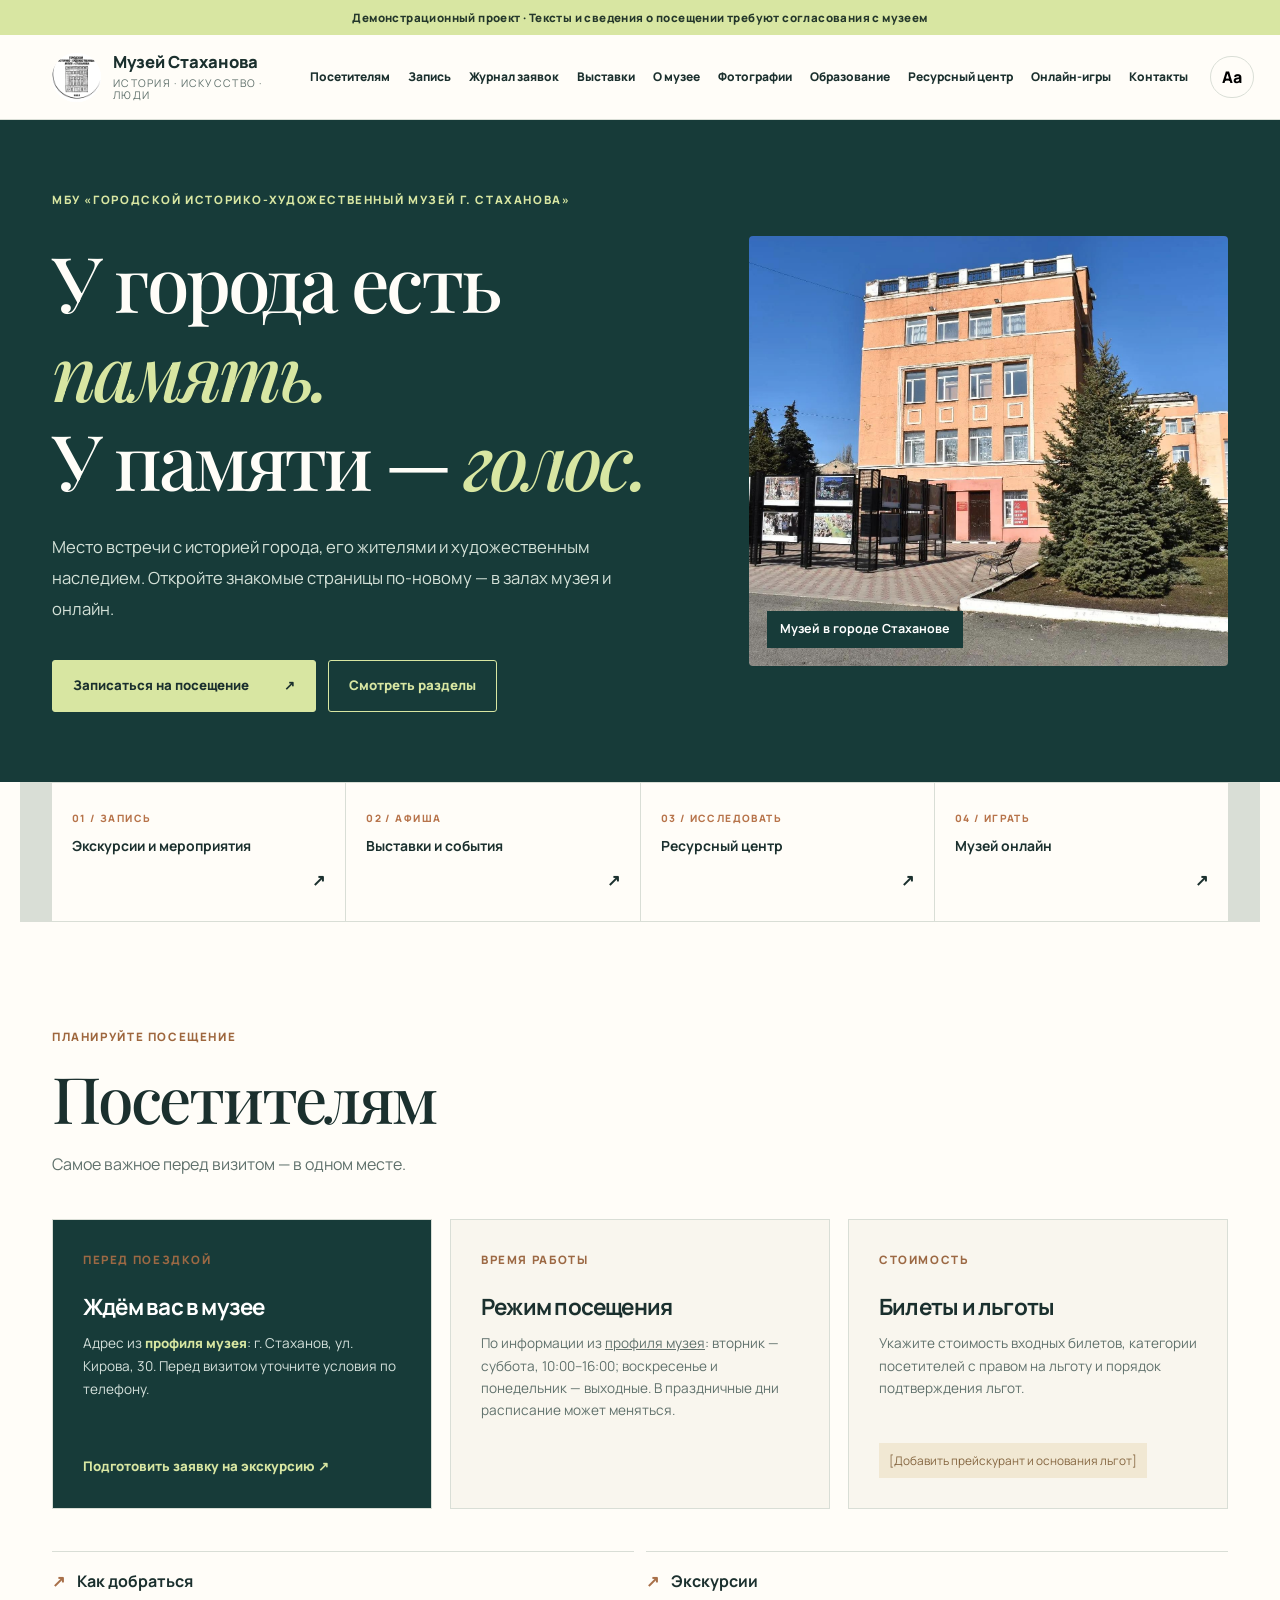
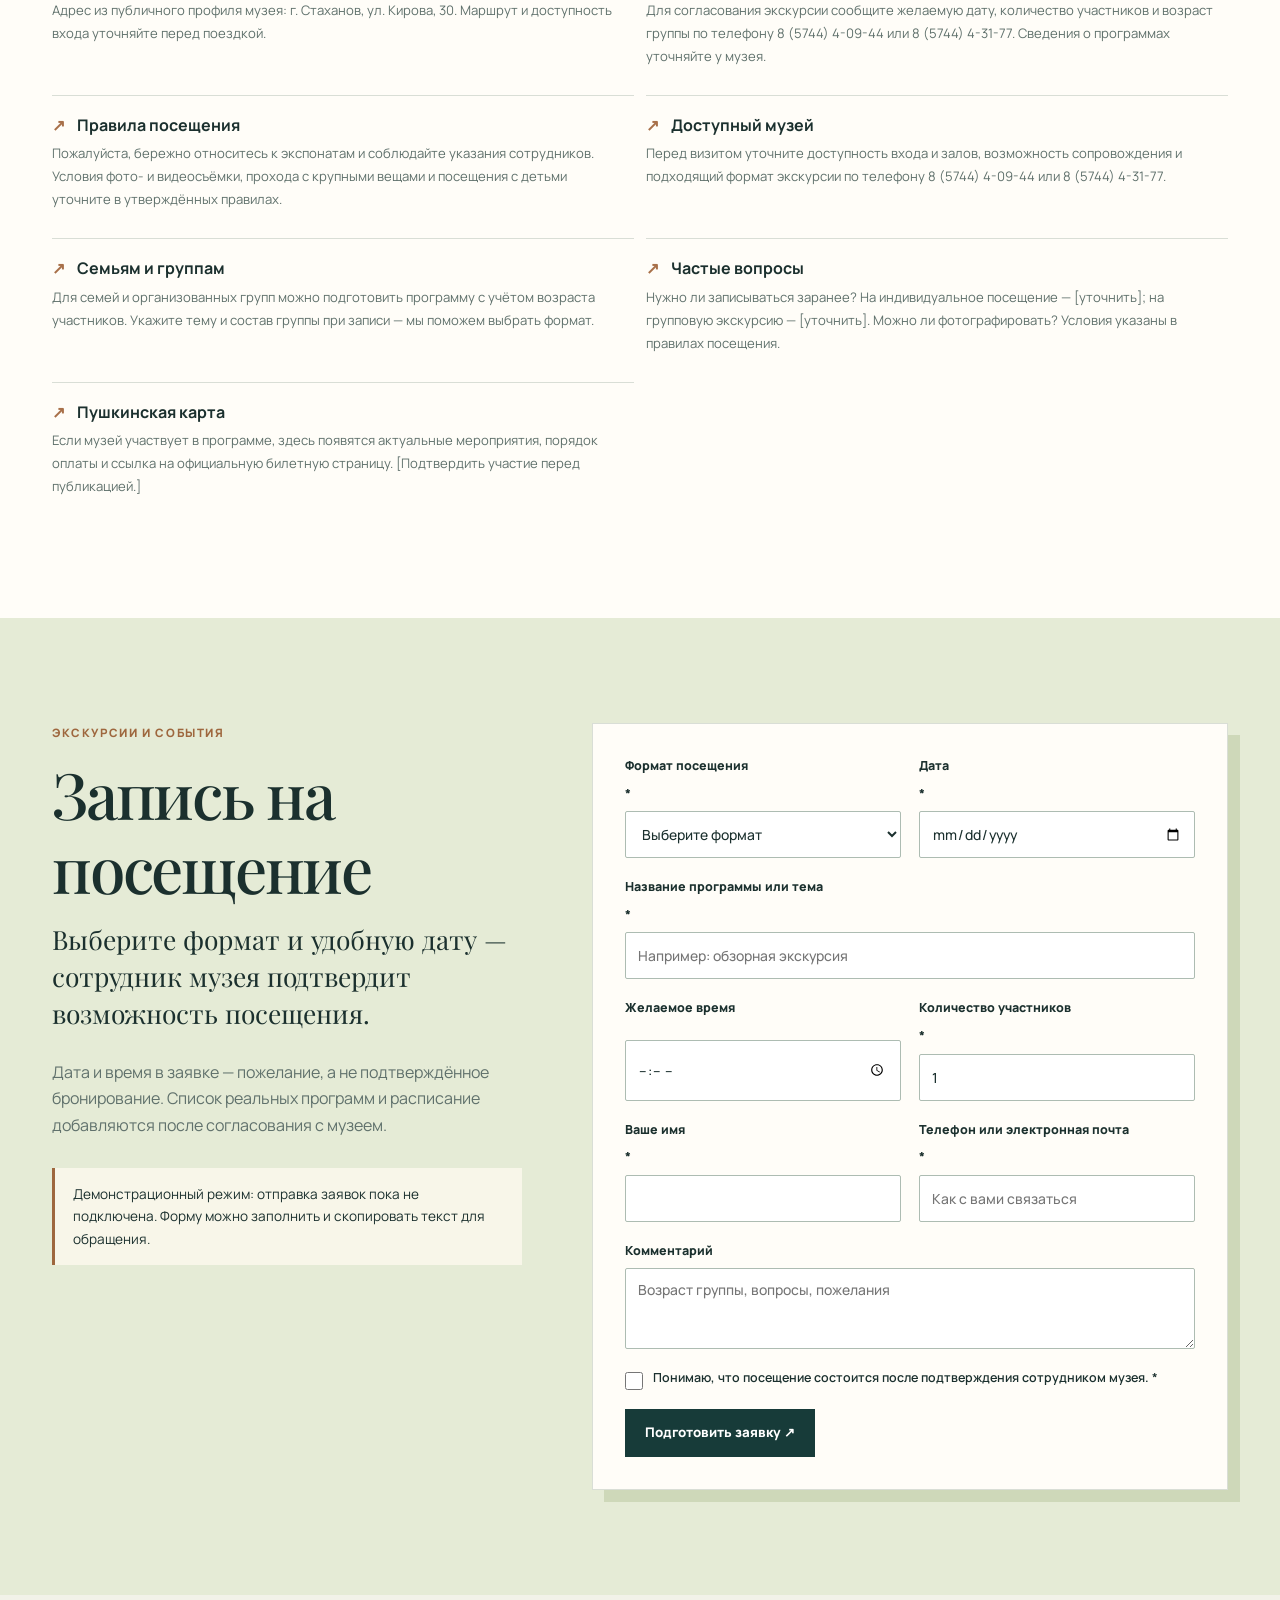
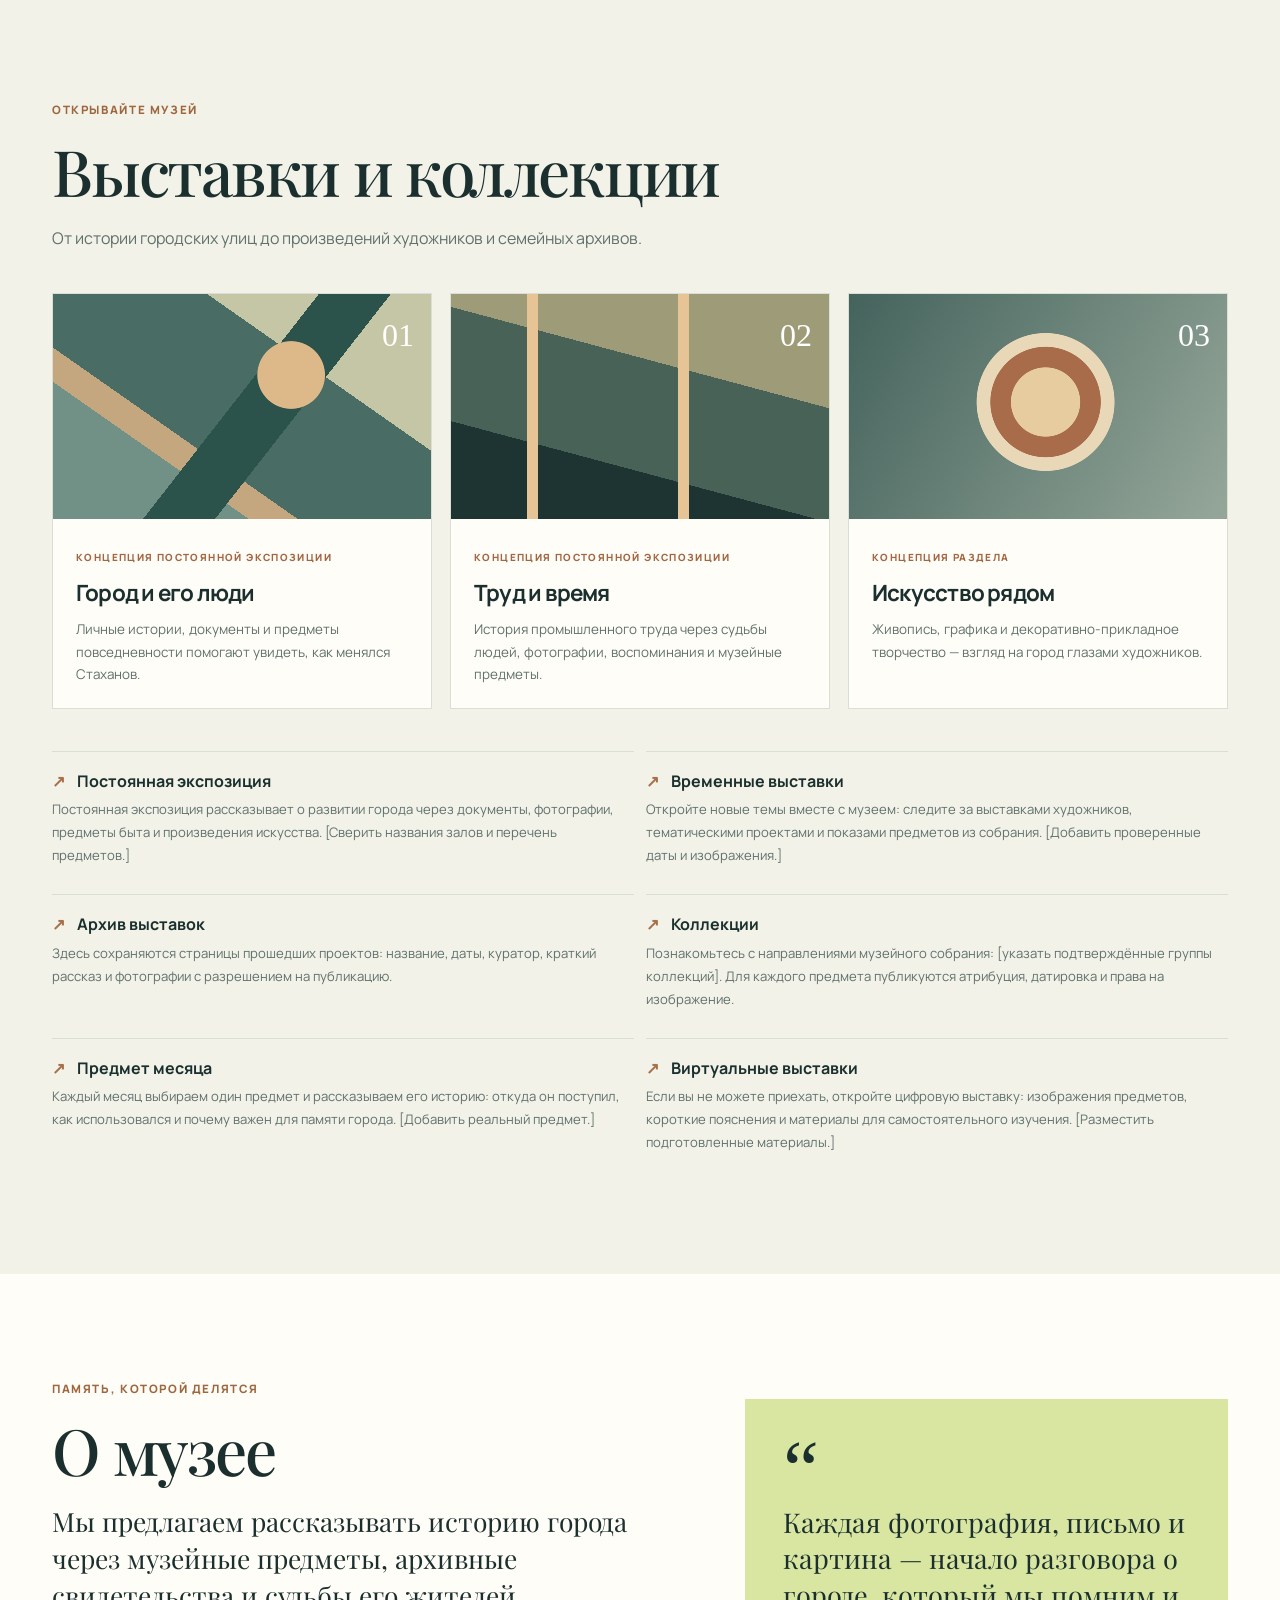
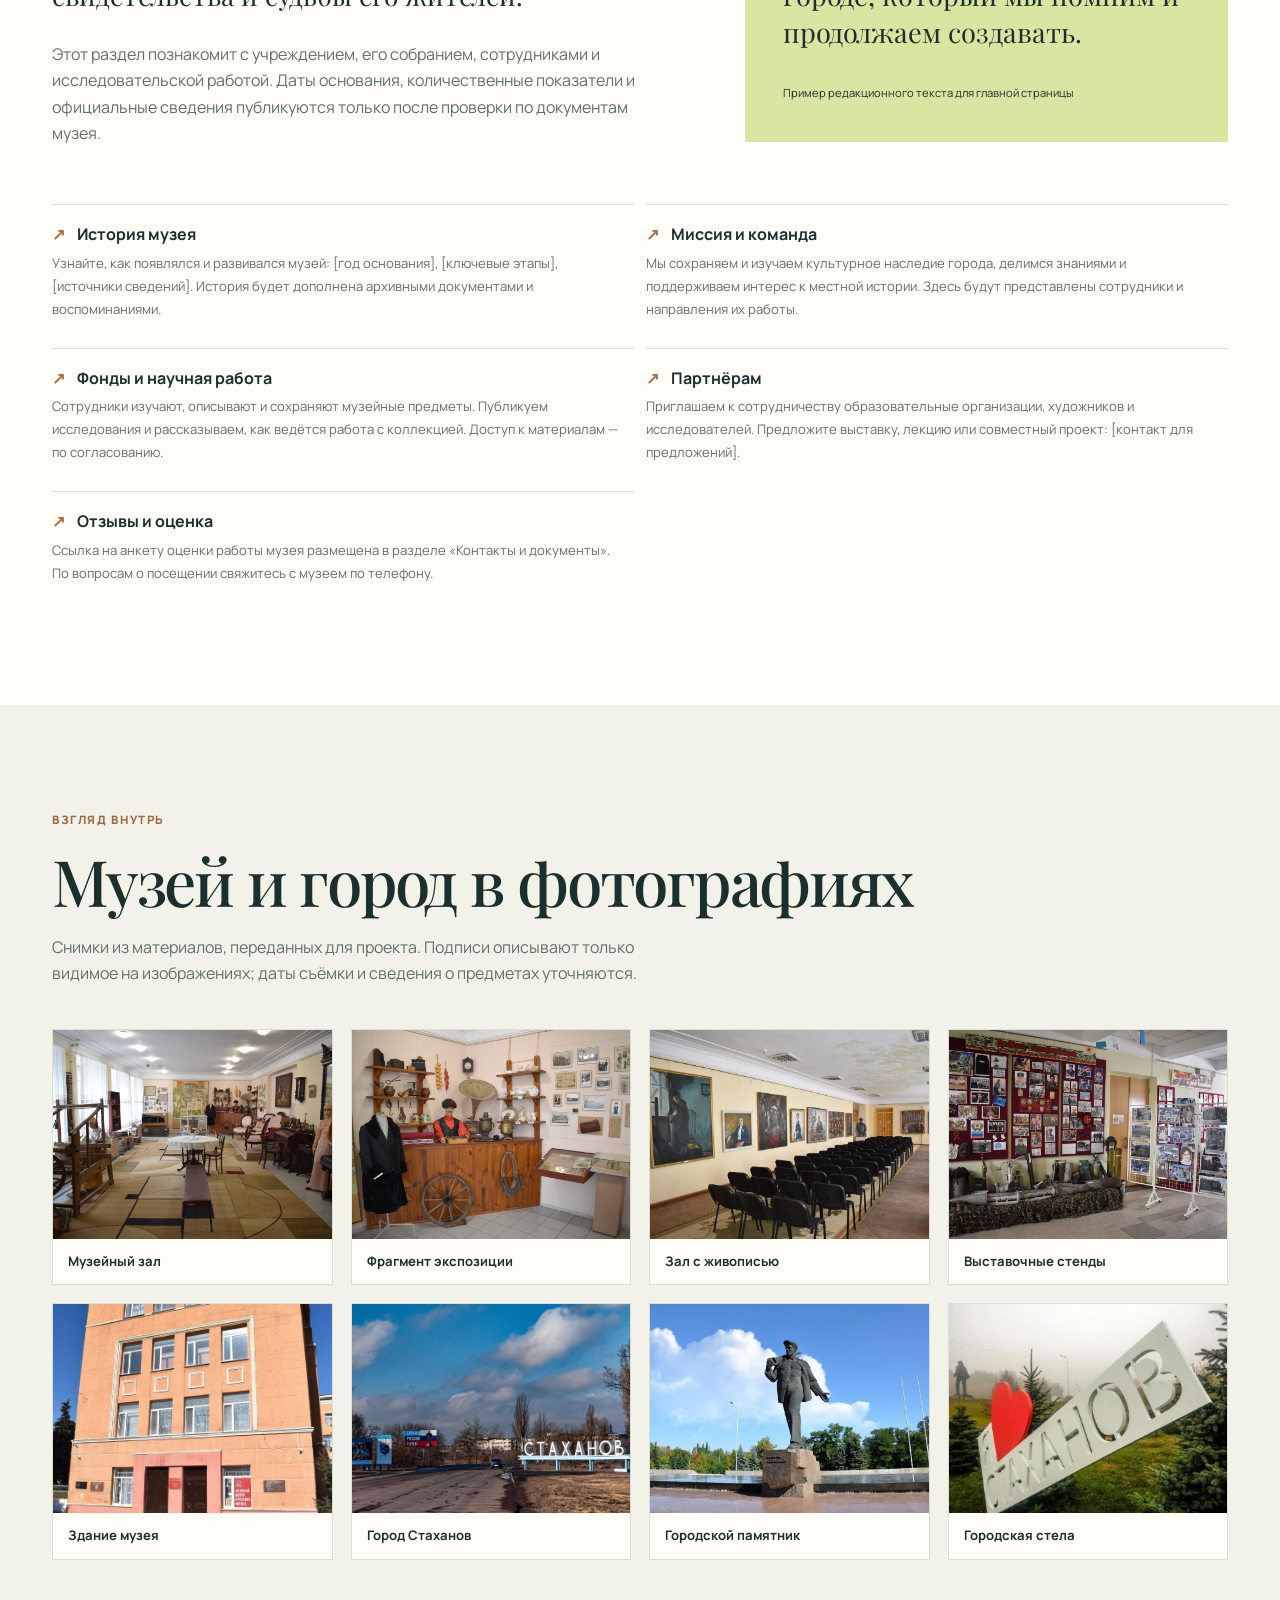
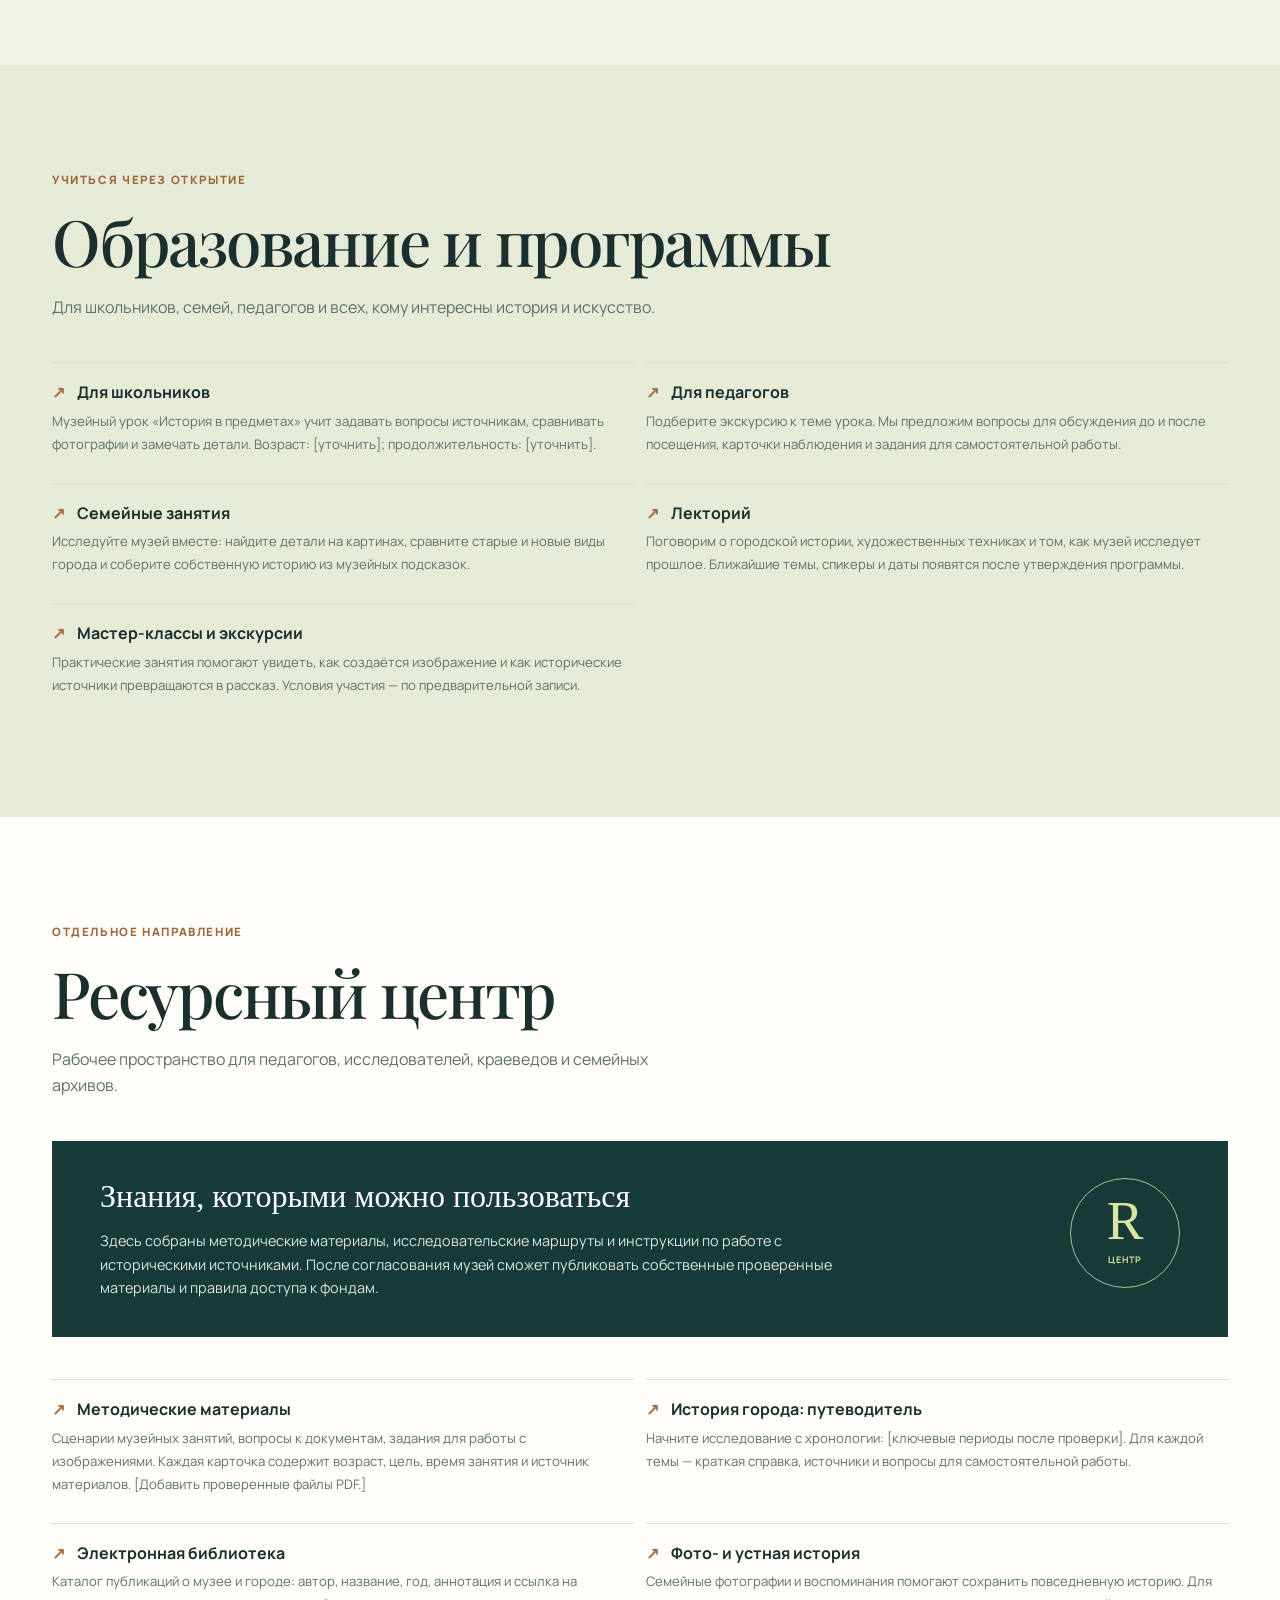
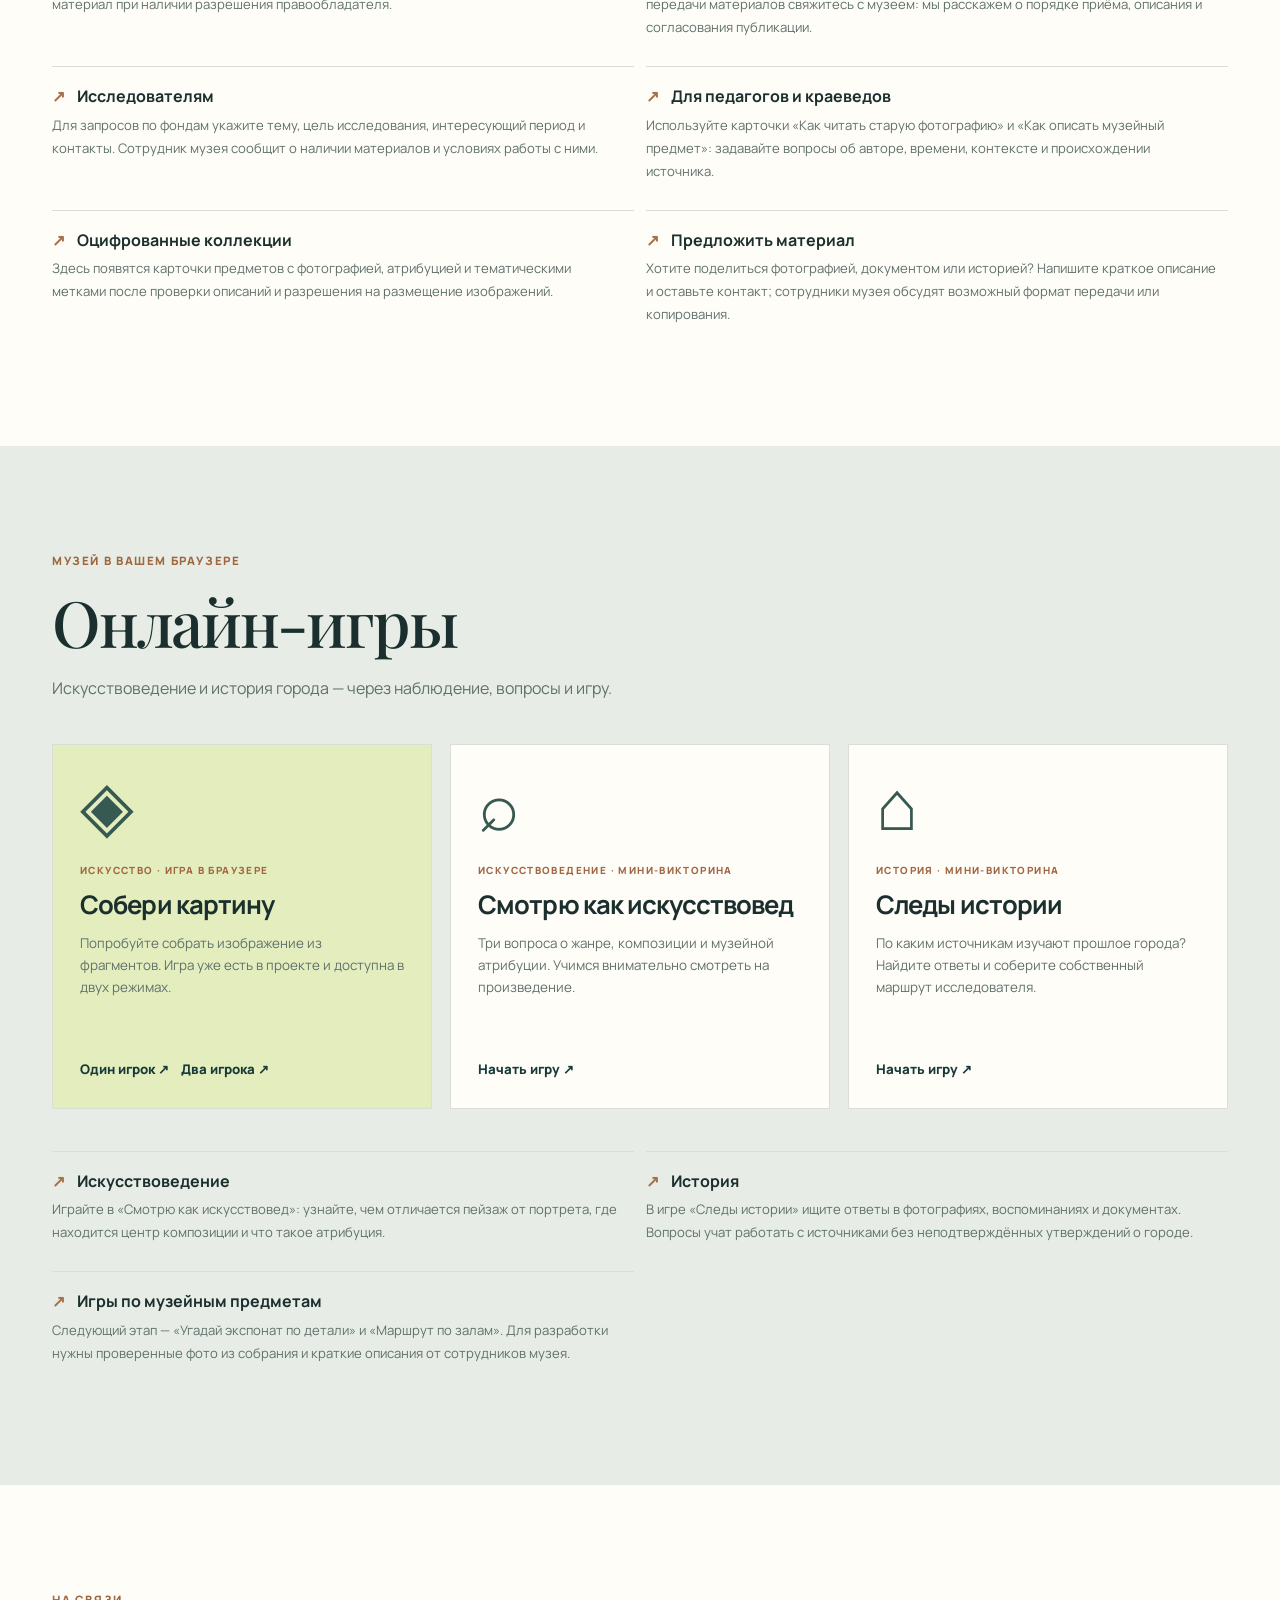
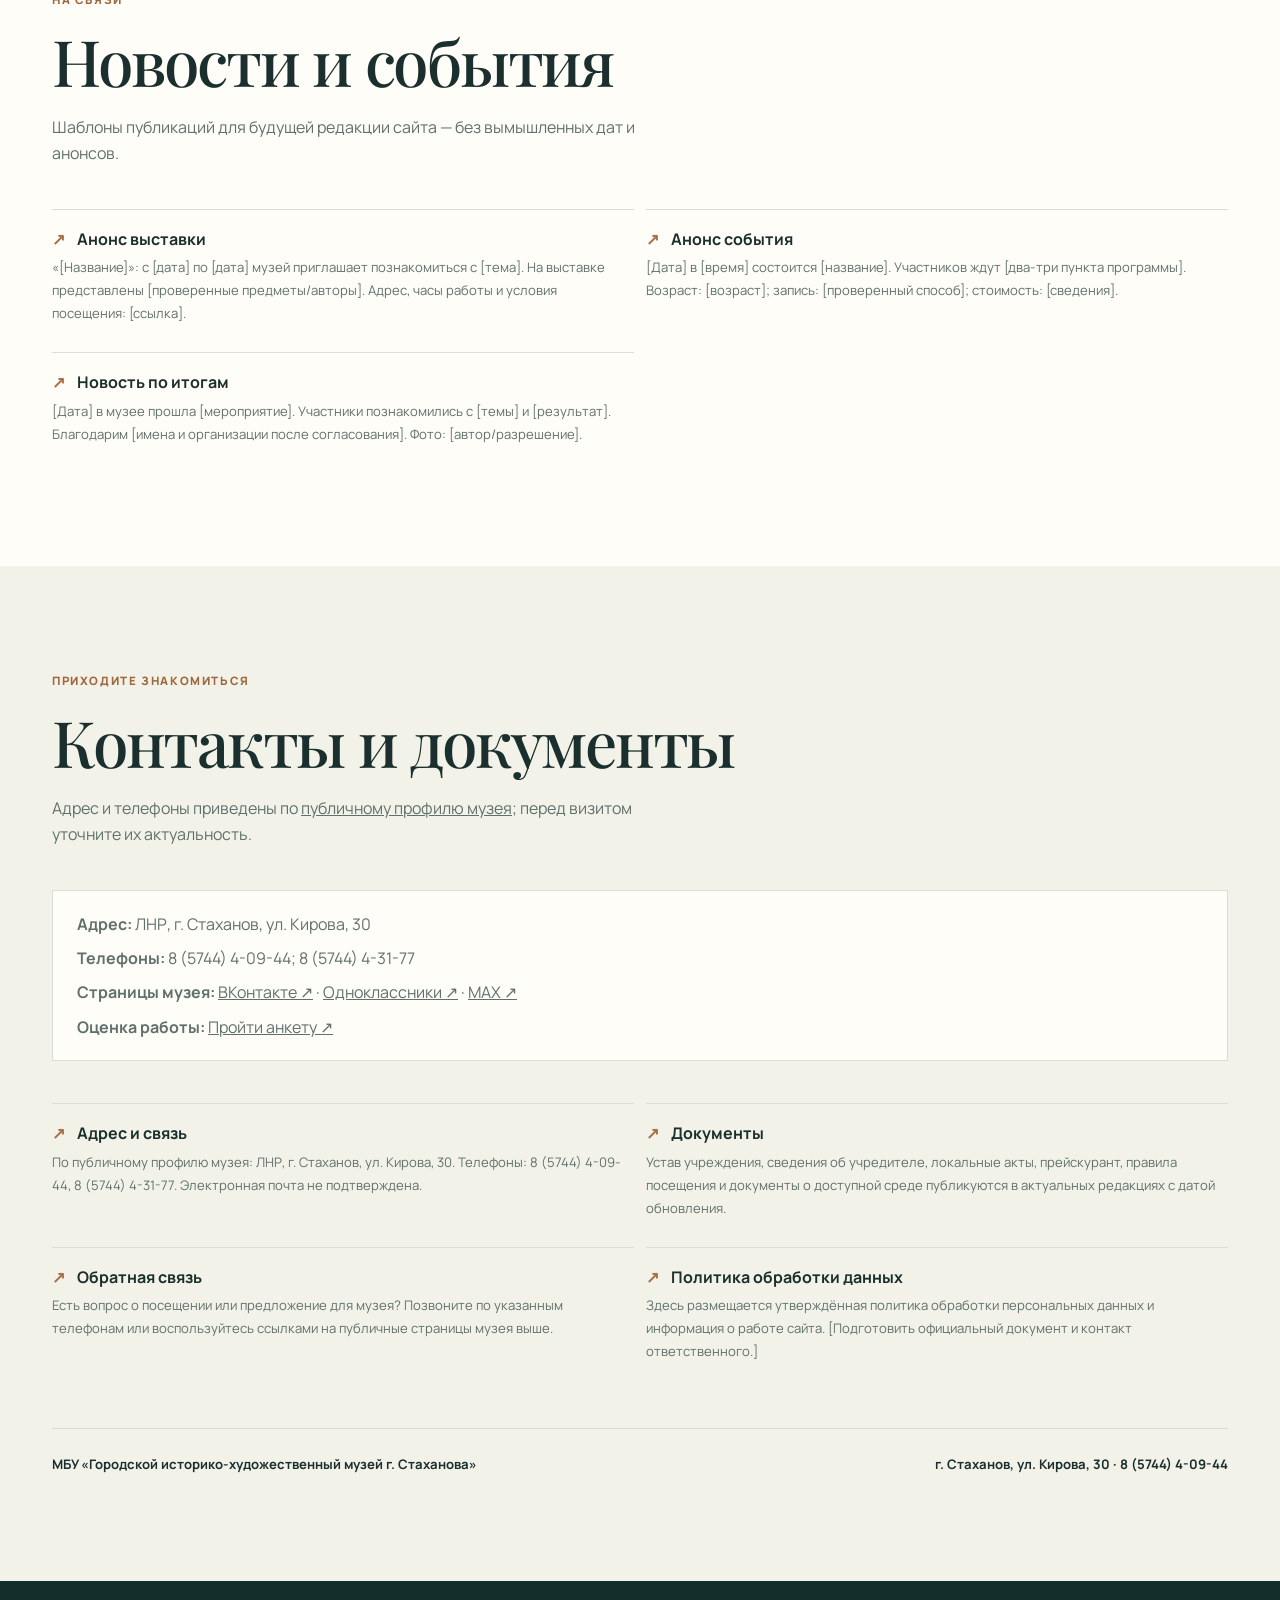
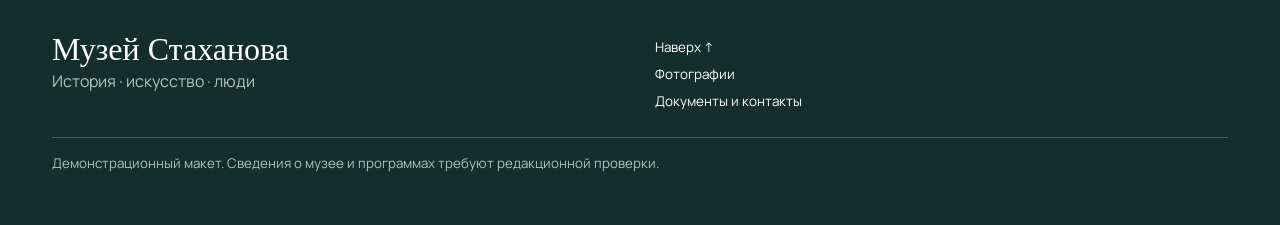
==== commit 5ac529ff: "Add application journal" ====
--- a/index.html
+++ b/index.html
@@ -19,7 +19,7 @@
        <a class="brand" href="#home" aria-label="На главную"><img class="brand-logo" src="assets/IMG_20260925_095916.jpg" alt="" width="49" height="49"><span><strong>Музей Стаханова</strong><small>история · искусство · люди</small></span></a>
       <button class="menu-toggle" type="button" aria-controls="main-nav" aria-expanded="false">☰ <span>Меню</span></button>
       <nav id="main-nav" aria-label="Основное меню">
-         <a href="#visit">Посетителям</a><a href="#booking">Запись</a><a href="#exhibitions">Выставки</a><a href="#museum">О музее</a><a href="#photos">Фотографии</a><a href="#education">Образование</a><a href="#resources">Ресурсный центр</a><a href="#games">Онлайн-игры</a><a href="#contacts">Контакты</a>
+         <a href="#visit">Посетителям</a><a href="#booking">Запись</a><a href="journal.html">Журнал заявок</a><a href="#exhibitions">Выставки</a><a href="#museum">О музее</a><a href="#photos">Фотографии</a><a href="#education">Образование</a><a href="#resources">Ресурсный центр</a><a href="#games">Онлайн-игры</a><a href="#contacts">Контакты</a>
       </nav>
       <button class="access-toggle" type="button" aria-pressed="false" title="Увеличить шрифт и контраст">Аа</button>
     </div>
